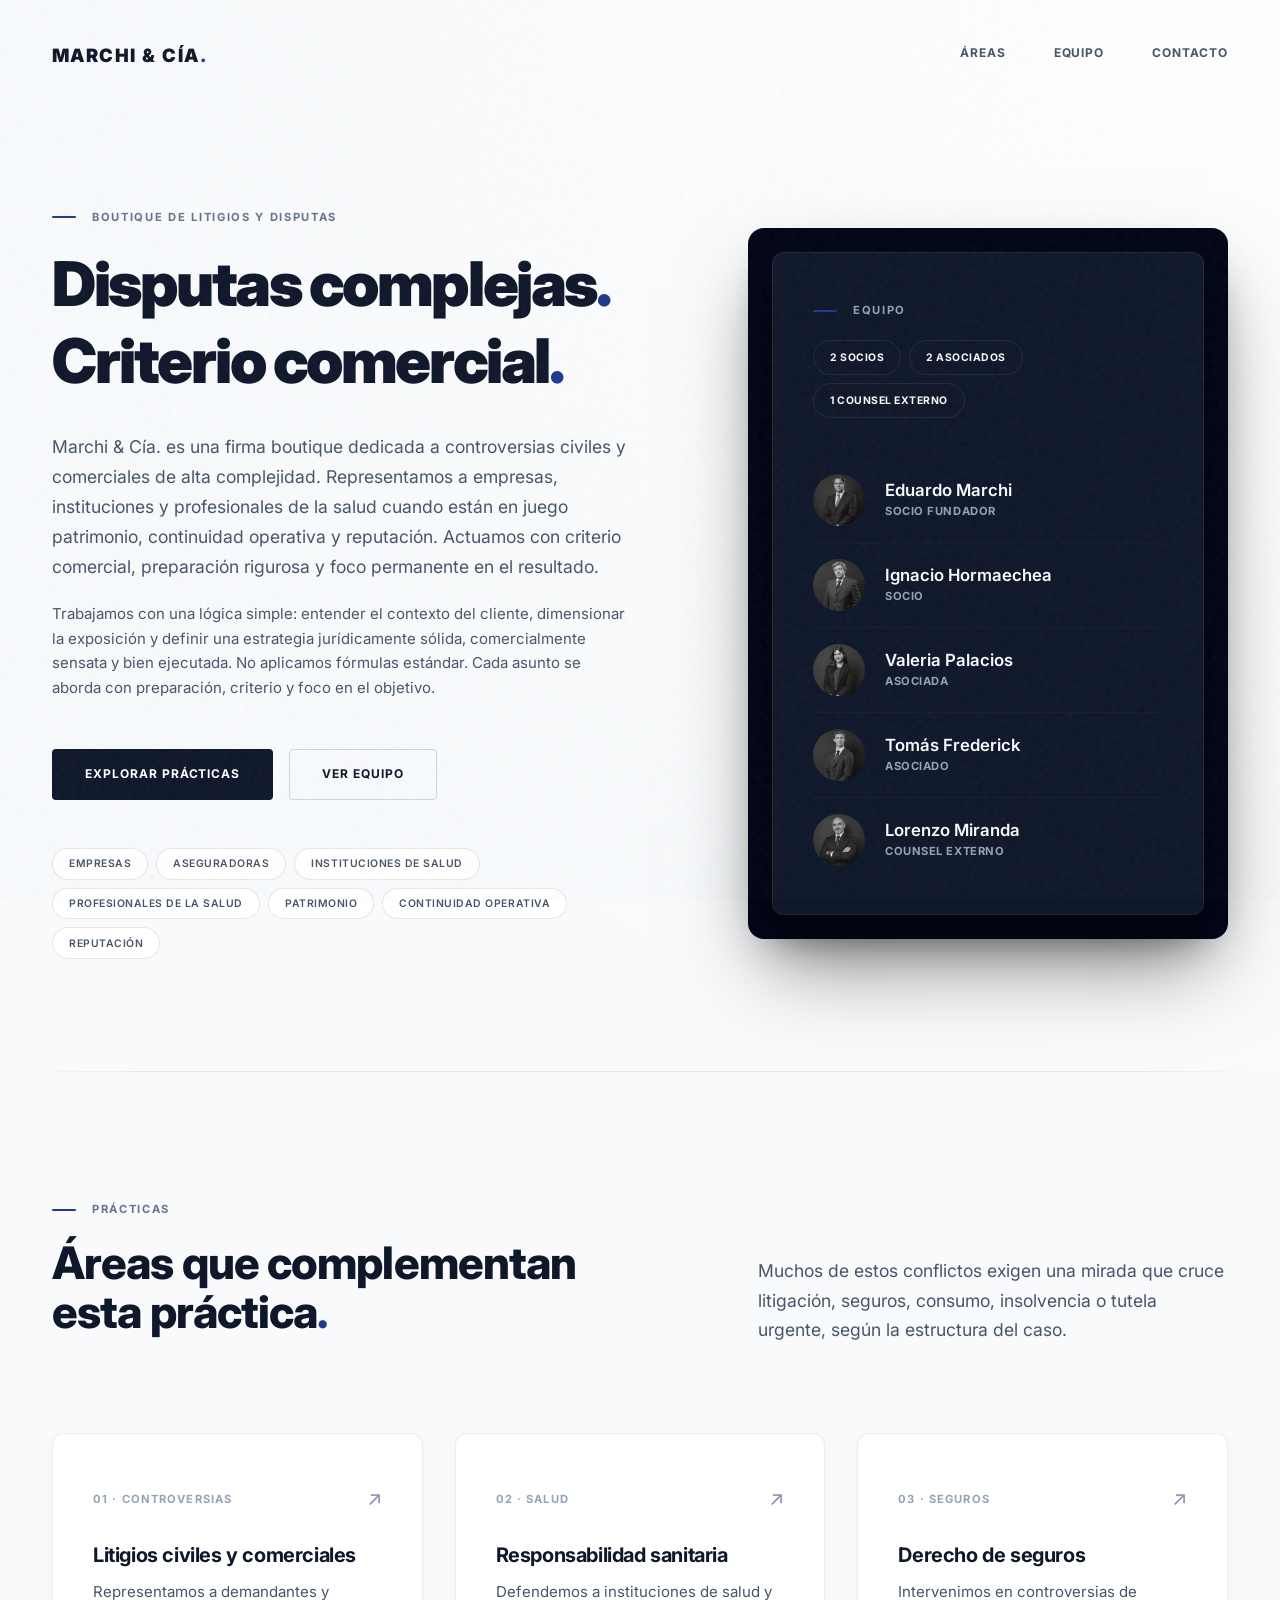
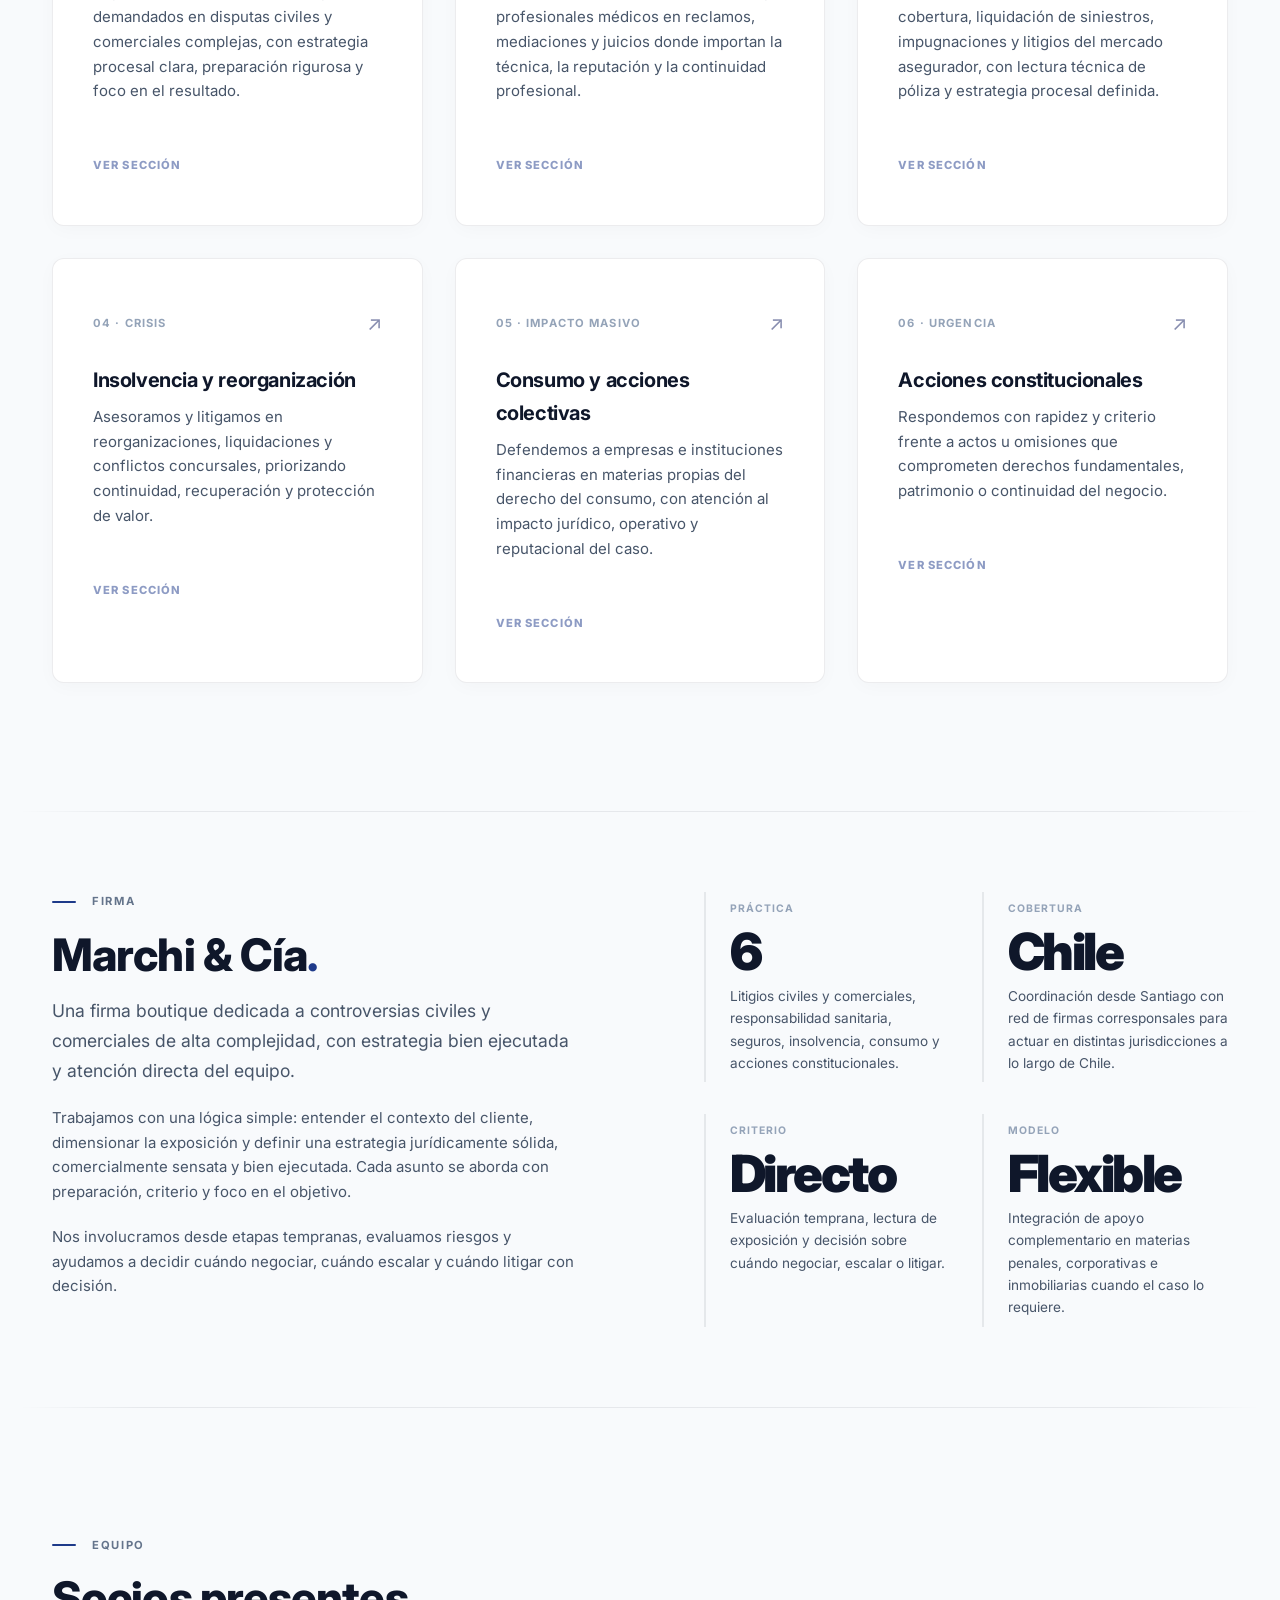
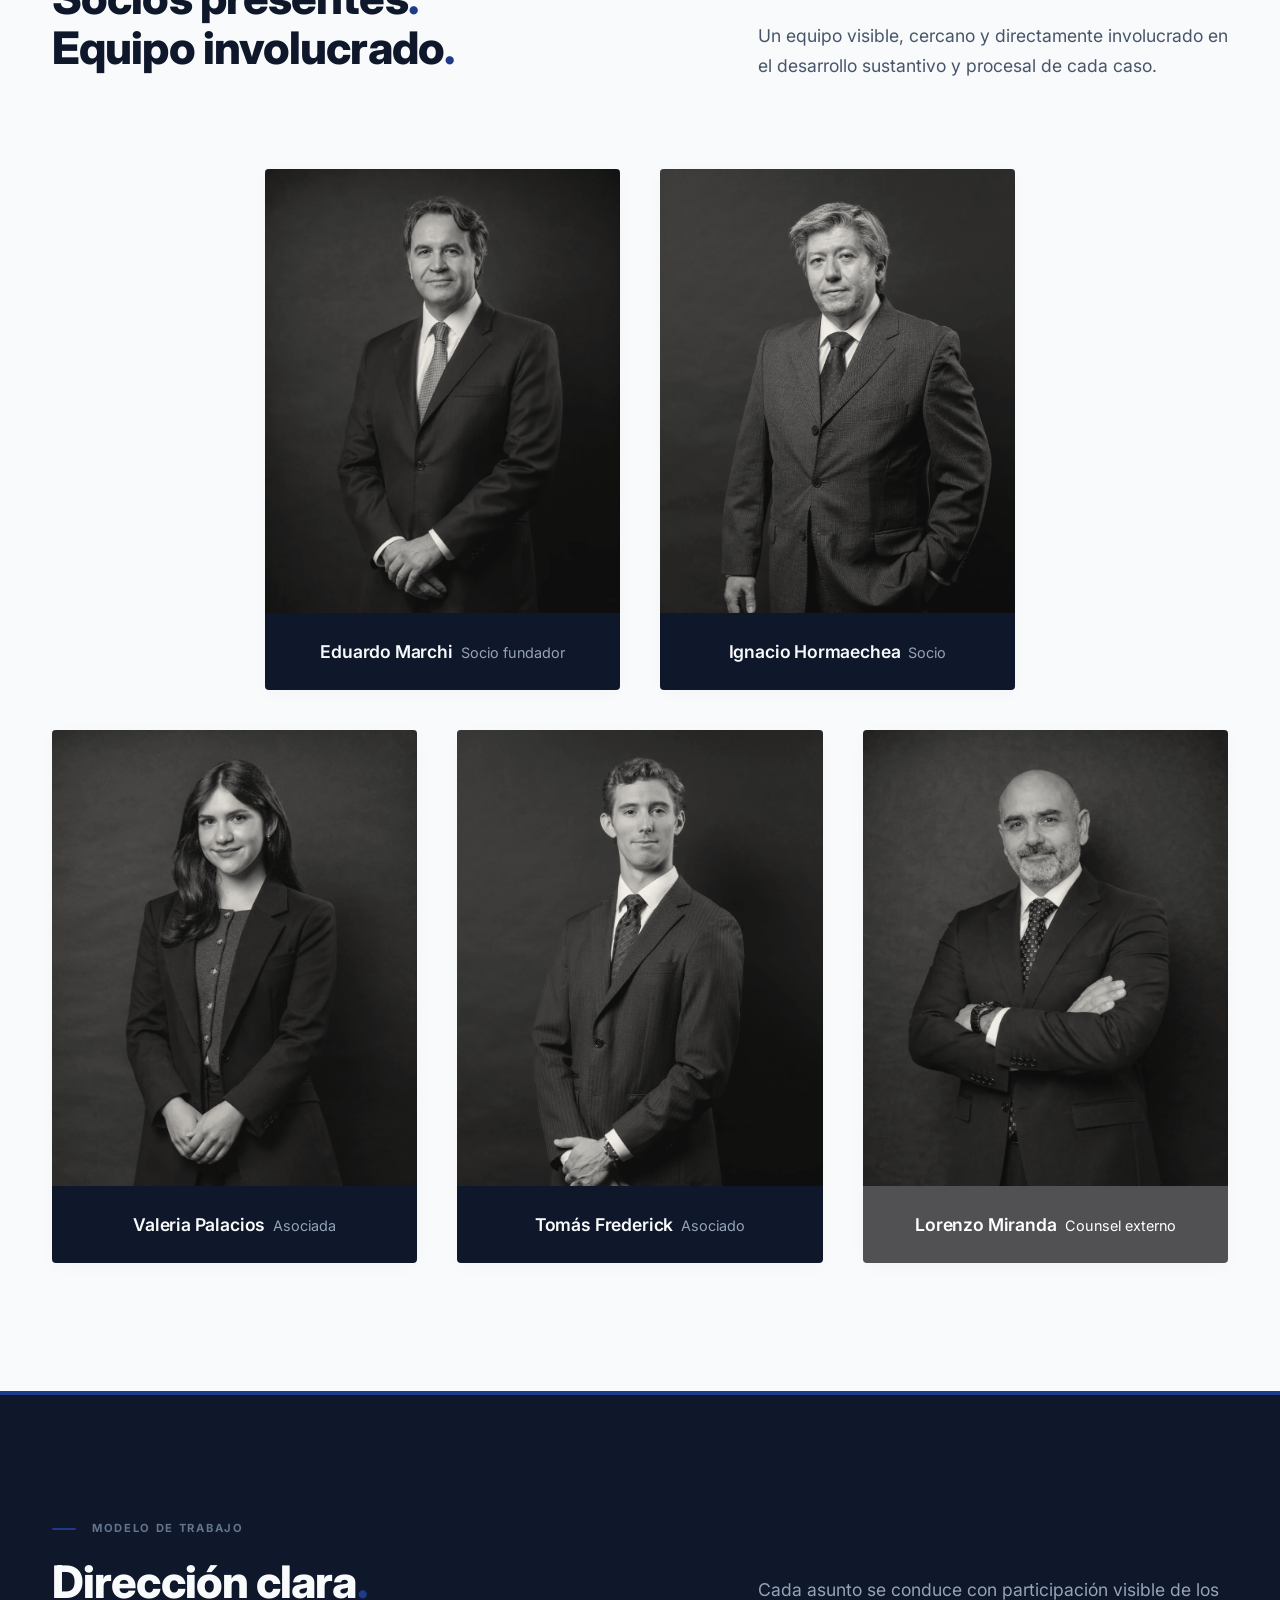
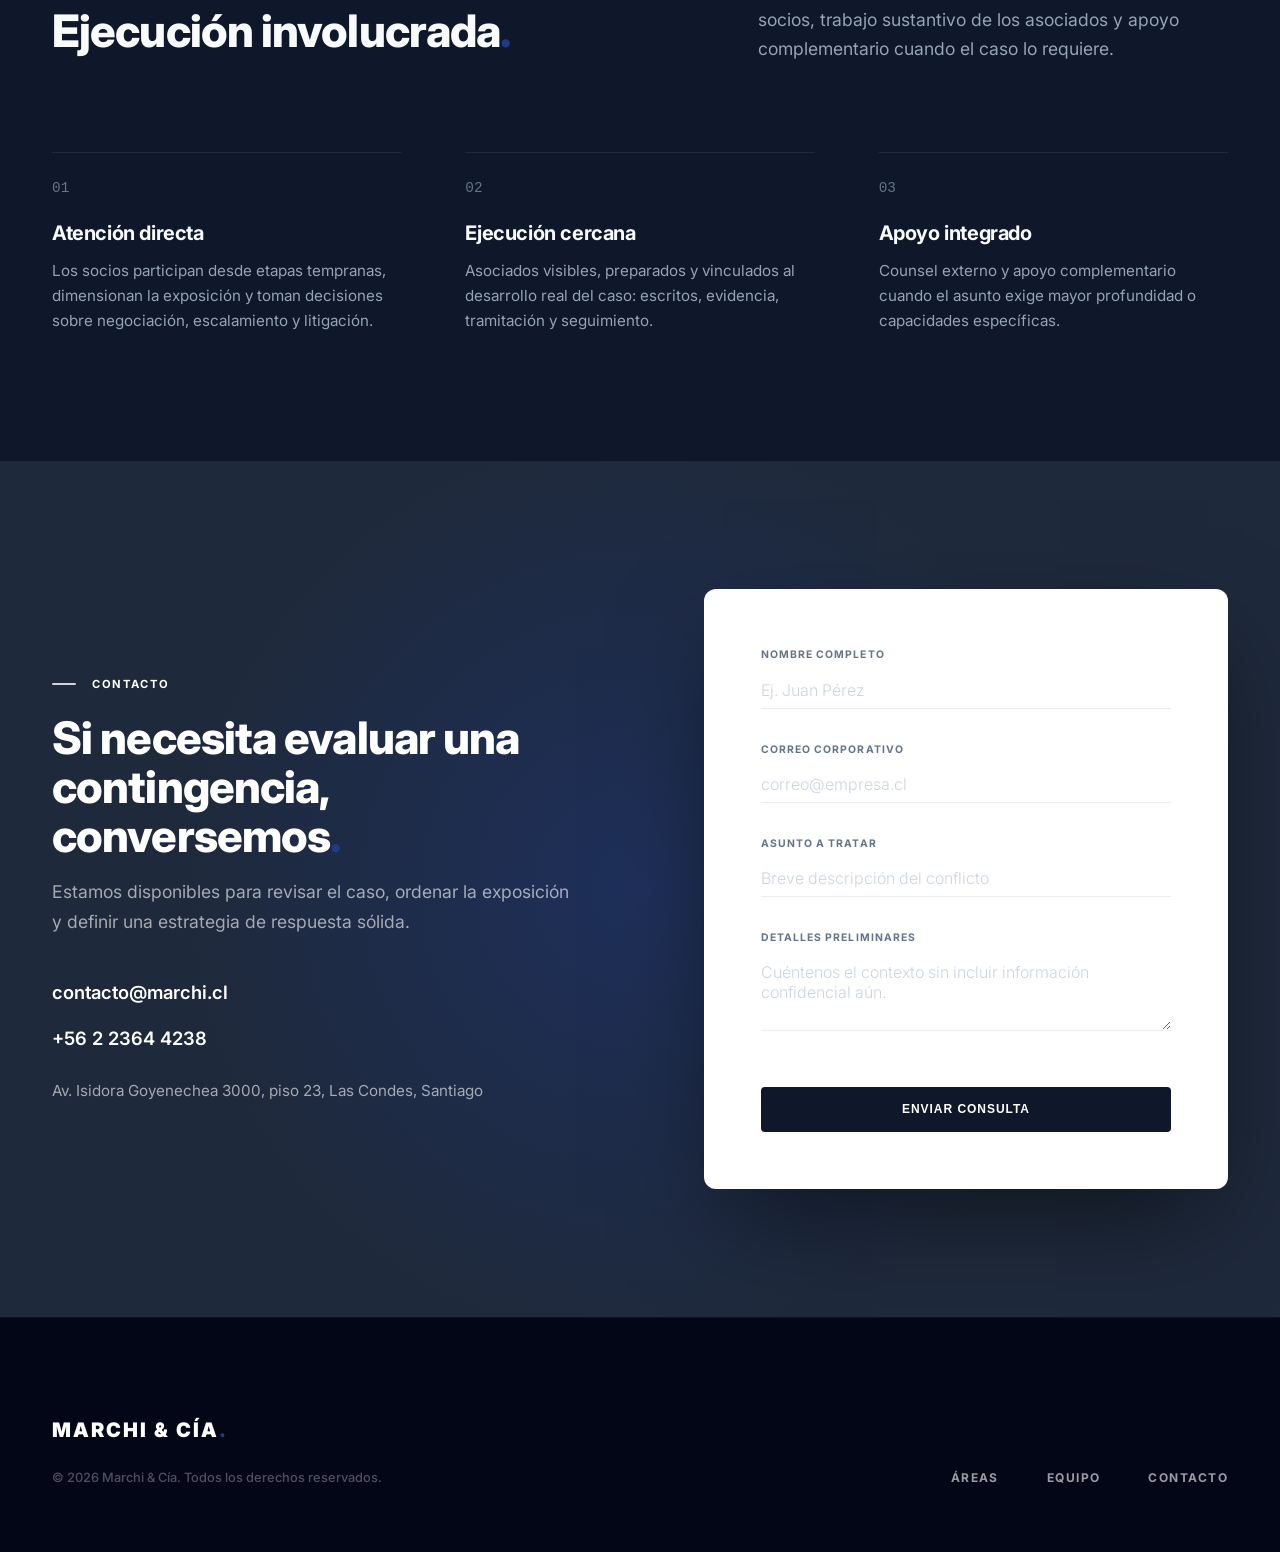
==== index.html @ 83336cf6 "Subiendo versión corregida para Eduardo" ====
<!doctype html>
<html lang="es">
<head>
  <meta charset="utf-8">
  <meta name="viewport" content="width=device-width, initial-scale=1">
  <title>Marchi & Cía. — Boutique de litigios y disputas</title>
  <meta name="description" content="Marchi & Cía. es una firma boutique dedicada a controversias civiles y comerciales de alta complejidad.">
  <meta name="theme-color" content="#f8fafc">
  
  <!-- Fuentes -->
  <link rel="preconnect" href="https://fonts.googleapis.com">
  <link rel="preconnect" href="https://fonts.gstatic.com" crossorigin>
  <link href="https://fonts.googleapis.com/css2?family=Inter:wght@300;400;500;600;700;800;900&display=swap" rel="stylesheet">
  
  <style>
    /* ==========================================================================
       MARCHI & CÍA - HIGH-END BOUTIQUE LAW FIRM STYLES
       ========================================================================== */
    
    :root {
      /* Paleta de Colores de Alta Gama */
      --color-bg-body: #f8fafc; /* Gris perla ultra claro y limpio */
      --color-bg-card: #ffffff;
      --color-bg-dark: #0f172a; /* Slate 900 - Negro azulado */
      --color-bg-darker: #020617; /* Slate 950 - Profundidad máxima */
      --color-steel-blue: #1e293b; /* Azul acero para secciones destacadas */
      
      --color-text-main: #0f172a;
      --color-text-muted: #475569; /* Gris serio para lectura */
      --color-text-light: #f8fafc;
      
      /* Azul corporativo legal (Navy / Zafiro oscuro) */
      --color-accent: #1e3a8a; 
      
      --color-border: rgba(15, 23, 42, 0.08);
      --color-border-light: rgba(255, 255, 255, 0.08);
      
      /* Sombras Premium (Ultra difusas, sensación de levitación) */
      --shadow-sm: 0 4px 20px -2px rgba(0, 0, 0, 0.03);
      --shadow-md: 0 12px 30px -4px rgba(0, 0, 0, 0.06);
      --shadow-lg: 0 24px 50px -12px rgba(0, 0, 0, 0.1);
      --shadow-dark: 0 40px 80px -20px rgba(0, 0, 0, 0.5);
      
      /* Radios más "Sharp" (Rectos) para transmitir seriedad legal */
      --radius-sm: 4px;
      --radius-md: 12px;
      --radius-lg: 16px;
      
      /* Espaciado */
      --container-max: 1240px;
      --transition-smooth: 0.5s cubic-bezier(0.16, 1, 0.3, 1);
    }

    /* Reset Básico */
    *, *::before, *::after {
      box-sizing: border-box;
      margin: 0;
      padding: 0;
    }

    /* Color de selección corporativo */
    ::selection {
      background-color: var(--color-accent);
      color: white;
    }

    body {
      font-family: 'Inter', sans-serif;
      background-color: var(--color-bg-body);
      color: var(--color-text-muted);
      line-height: 1.65;
      font-size: 15px; 
      -webkit-font-smoothing: antialiased;
      -moz-osx-font-smoothing: grayscale;
      overflow-x: hidden;
    }

    img { max-width: 100%; height: auto; display: block; }
    a { text-decoration: none; color: inherit; }

    /* ==========================================================================
       TIPOGRAFÍA DE ALTA COSTURA
       ========================================================================== */
    h1, h2, h3, h4 {
      color: var(--color-text-main);
      font-weight: 800;
      letter-spacing: -0.02em;
    }

    .dot { color: var(--color-accent); }

    h1 {
      font-size: clamp(2.5rem, 5vw, 3.85rem);
      line-height: 1.25; /* Interlineado aumentado para evitar el look apilado */
      margin-bottom: 2rem;
      font-weight: 900;
      letter-spacing: -0.04em;
    }

    h2 {
      font-size: clamp(2rem, 3.5vw, 3rem);
      line-height: 1.1;
      margin-bottom: 1rem;
    }

    h3 { font-size: 1.25rem; margin-bottom: 0.5rem; font-weight: 700; }

    p { margin-bottom: 1.25rem; font-weight: 400; }
    p:last-child { margin-bottom: 0; }

    .lead { font-size: 1.1rem; line-height: 1.7; color: var(--color-text-muted); }

    /* Elementos de UI Premium */
    .eyebrow {
      font-size: 0.7rem;
      font-weight: 700;
      letter-spacing: 0.15em;
      text-transform: uppercase;
      color: #64748b;
      margin-bottom: 1.25rem;
      display: flex;
      align-items: center;
      gap: 1rem;
    }
    .eyebrow::before {
      content: "";
      width: 24px;
      height: 2px;
      background-color: var(--color-accent);
      border-radius: 2px;
    }

    .tag-row { display: flex; flex-wrap: wrap; gap: 0.5rem; }
    .tag {
      padding: 0.4rem 1rem;
      background: var(--color-bg-card);
      border: 1px solid rgba(15, 23, 42, 0.1);
      border-radius: 99px;
      font-size: 0.65rem;
      font-weight: 600;
      color: var(--color-text-muted);
      text-transform: uppercase;
      letter-spacing: 0.05em;
      transition: all 0.3s ease;
      cursor: default;
    }
    .tag:hover {
      background: var(--color-bg-dark);
      color: white;
      border-color: var(--color-bg-dark);
      box-shadow: var(--shadow-sm);
    }

    /* Estilos específicos para las etiquetas dentro de las tarjetas del equipo */
    .team-card .tag {
      background: #ffffff;
      color: var(--color-accent);
      border: none;
      box-shadow: 0 2px 8px rgba(0,0,0,0.05);
    }
    .team-card .tag:hover {
      background: rgba(255, 255, 255, 0.2);
      color: #ffffff;
      box-shadow: none;
    }

    .btn {
      display: inline-flex;
      align-items: center;
      justify-content: center;
      padding: 0.9rem 2rem;
      border-radius: var(--radius-sm); /* Borde más recto */
      font-size: 0.75rem;
      font-weight: 700;
      text-transform: uppercase;
      letter-spacing: 0.08em;
      transition: all var(--transition-smooth);
      cursor: pointer;
      border: 1px solid transparent;
    }
    .btn--primary {
      background-color: var(--color-text-main);
      color: white;
    }
    .btn--primary:hover {
      background-color: var(--color-accent); 
      box-shadow: 0 10px 25px -5px rgba(30, 58, 138, 0.4); /* Sombra elegante azulada */
    }
    .btn--steel {
      background-color: transparent;
      border-color: #cbd5e1;
      color: var(--color-text-main);
    }
    .btn--steel:hover {
      background-color: white;
      border-color: var(--color-text-main);
      box-shadow: var(--shadow-sm);
    }

    /* ==========================================================================
       LAYOUT GLOBAL Y ESPACIOS
       ========================================================================== */
    .container {
      width: 100%;
      max-width: var(--container-max);
      margin: 0 auto;
      padding: 0 2rem;
    }

    /* Divisor sutil entre secciones */
    .section-divider {
      width: 100%;
      max-width: var(--container-max);
      margin: 0 auto;
      height: 1px;
      background: linear-gradient(to right, transparent, var(--color-border) 10%, var(--color-border) 90%, transparent);
    }

    /* Mayor respiración para elegancia */
    .section { padding: 8rem 0; }
    .section--tight { padding: 5rem 0; }

    .section-header {
      display: flex;
      flex-direction: column;
      gap: 1.5rem;
      margin-bottom: 5rem;
    }
    @media (min-width: 992px) {
      .section-header {
        flex-direction: row;
        justify-content: space-between;
        align-items: flex-end;
      }
      .section-header > div { max-width: 50%; }
      .section-header > p { max-width: 40%; margin-bottom: 0.5rem; }
    }

    /* Header Glassmorphism Premium */
    .site-header {
      padding: 2.5rem 0;
      position: fixed; 
      top: 0; left: 0; width: 100%;
      z-index: 1000;
      transition: all var(--transition-smooth);
      background-color: transparent;
    }
    .site-header.scrolled {
      padding: 1.25rem 0;
      background-color: rgba(248, 250, 252, 0.9); 
      backdrop-filter: blur(16px); 
      -webkit-backdrop-filter: blur(16px);
      border-bottom: 1px solid rgba(15, 23, 42, 0.05);
      box-shadow: 0 4px 30px rgba(0, 0, 0, 0.03);
    }
    .header-inner { display: flex; justify-content: space-between; align-items: center; }
    .brand { font-size: 1.15rem; font-weight: 900; color: var(--color-text-main); text-transform: uppercase; letter-spacing: 0.08em; transition: color 0.3s; }
    .site-nav { display: flex; gap: 3rem; }
    .site-nav a { 
      font-size: 0.75rem; font-weight: 700; color: var(--color-text-muted); 
      text-transform: uppercase; letter-spacing: 0.08em; 
      transition: all 0.3s ease; 
      position: relative;
      padding-bottom: 0.25rem;
    }
    .site-nav a:hover, .site-nav a.is-active { color: var(--color-text-main); }
    .site-nav a::after {
      content: ''; position: absolute; width: 0; height: 2px;
      bottom: 0; left: 0; background-color: var(--color-accent);
      transition: width 0.3s ease;
    }
    .site-nav a:hover::after, .site-nav a.is-active::after { width: 100%; }
    
    .nav-toggle { display: none; background: none; border: none; font-size: 1.5rem; cursor: pointer; color: var(--color-text-main); }

    /* ==========================================================================
       HERO SECTION
       ========================================================================== */
    .hero { 
      padding: 13rem 0 7rem; 
      /* Fondo con gradiente radial imperceptible para dar profundidad */
      background: radial-gradient(circle at top right, #ffffff 0%, var(--color-bg-body) 70%);
    }
    .hero-grid { display: grid; grid-template-columns: 1.05fr 0.95fr; gap: 5rem; align-items: center; }
    .hero-actions { display: flex; gap: 1rem; margin: 3rem 0; flex-wrap: wrap; }

    /* Hero Panel (Afilado y Profundo) */
    .hero-panel {
      background-color: var(--color-bg-darker);
      background-image: repeating-linear-gradient(45deg, rgba(255,255,255,0.01) 0px, rgba(255,255,255,0.01) 1px, transparent 1px, transparent 24px);
      border-radius: var(--radius-lg);
      padding: 1.5rem;
      width: 100%;
      max-width: 480px; /* Agrandado de 420px a 480px */
      margin-left: auto;
      box-shadow: var(--shadow-dark);
      position: relative;
      transition: transform 0.2s ease-out; /* Preparado para Parallax Magnético */
    }
    .hero-panel-card {
      background-color: var(--color-bg-dark);
      border: 1px solid var(--color-border-light);
      border-radius: var(--radius-md);
      padding: 3rem 2.5rem; /* Agrandado el espacio interior */
      box-shadow: 0 20px 40px rgba(0,0,0,0.5);
      position: relative;
      z-index: 1;
    }
    
    .panel-stats { display: flex; gap: 0.5rem; margin-bottom: 2.5rem; flex-wrap: wrap; }
    .panel-stat { 
      border: 1px solid var(--color-border-light); 
      color: var(--color-text-light); 
      font-size: 0.65rem; /* Agrandado de 0.6rem a 0.65rem */
      padding: 0.5rem 1rem; /* Mayor relleno */
      border-radius: 99px; 
      font-weight: 700; 
      text-transform: uppercase; 
      letter-spacing: 0.05em;
    }

    .panel-row {
      display: flex; align-items: center; gap: 1.25rem; padding: 1rem 0;
      border-bottom: 1px solid rgba(255,255,255,0.03);
      transition: all 0.3s ease;
      border-radius: var(--radius-sm);
    }
    .panel-row:hover { background: rgba(255,255,255,0.02); transform: translateX(6px); padding-left: 0.75rem; border-bottom-color: transparent;}
    .panel-row:last-child { border-bottom: none; padding-bottom: 0; }
    .panel-row img { width: 52px; height: 52px; /* Imágenes ampliadas */ border-radius: 50%; filter: grayscale(100%); object-fit: cover; }
    .panel-row-name { color: var(--color-text-light); font-size: 1.05rem; /* Fuente agrandada */ font-weight: 600; line-height: 1.2; margin-bottom: 2px; }
    .panel-row-role { color: #94a3b8; font-size: 0.7rem; /* Fuente agrandada */ font-weight: 700; text-transform: uppercase; letter-spacing: 0.05em;}

    /* ==========================================================================
       SECCIÓN ÁREAS
       ========================================================================== */
    .area-grid { 
      display: grid; 
      grid-template-columns: repeat(auto-fill, minmax(320px, 1fr)); 
      gap: 2rem; 
    }
    @media (min-width: 992px) { .area-grid { grid-template-columns: repeat(3, 1fr); } }
    
    .area-card {
      background: var(--color-bg-card);
      border-radius: var(--radius-md);
      padding: 3rem 2.5rem;
      display: flex;
      flex-direction: column;
      box-shadow: var(--shadow-sm);
      transition: var(--transition-smooth);
      border: 1px solid var(--color-border);
      position: relative;
      overflow: hidden;
    }
    
    /* Acento azul superior animado */
    .area-card::before {
      content: ''; position: absolute; top: 0; left: 0; width: 100%; height: 3px;
      background: var(--color-accent); transform: scaleX(0); transform-origin: left;
      transition: transform var(--transition-smooth);
    }
    
    .area-card:hover { transform: translateY(-8px); box-shadow: var(--shadow-lg); border-color: transparent; }
    .area-card:hover::before { transform: scaleX(1); }

    .area-card-header { display: flex; justify-content: space-between; align-items: center; margin-bottom: 1.5rem; }
    .area-card-number { font-size: 0.7rem; font-weight: 700; letter-spacing: 0.1em; text-transform: uppercase; color: #94a3b8; transition: color 0.3s; }
    .area-card:hover .area-card-number { color: var(--color-text-main); }
    
    .area-card-arrow { font-size: 1.25rem; color: #888eb0; transition: var(--transition-smooth); }
    .area-card:hover .area-card-arrow { color: var(--color-accent); transform: translate(4px, -4px); }

    .area-card-content { flex-grow: 1; }
    .area-card-link {
      margin-top: 2rem;
      font-size: 0.7rem;
      font-weight: 800;
      text-transform: uppercase;
      letter-spacing: 0.1em;
      color: var(--color-accent);
      opacity: 0.5; /* Visible sutilmente */
      transition: var(--transition-smooth);
      display: inline-flex;
      align-items: center;
      gap: 0.5rem;
    }
    .area-card:hover .area-card-link { opacity: 1; transform: translateX(4px); }

    /* ==========================================================================
       SECCIÓN FIRMA (Métricas)
       ========================================================================== */
    .firm-grid { display: grid; grid-template-columns: 1fr; gap: 4rem; align-items: start; }
    @media (min-width: 992px) { .firm-grid { grid-template-columns: 1fr 1fr; gap: 8rem; } }

    .metrics-grid { display: grid; grid-template-columns: repeat(2, 1fr); gap: 2rem; }
    .metric-card {
      background: transparent;
      border-left: 2px solid var(--color-border);
      padding: 0.5rem 0 0.5rem 1.5rem;
      transition: var(--transition-smooth);
    }
    .metric-card:hover { border-left-color: var(--color-accent); }
    .metric-card strong {
      display: block;
      font-size: clamp(2.5rem, 4vw, 3.5rem);
      font-weight: 900;
      line-height: 1;
      color: var(--color-text-main);
      margin: 0.5rem 0;
      letter-spacing: -0.05em;
    }
    .metric-label { font-size: 0.65rem; font-weight: 700; text-transform: uppercase; letter-spacing: 0.1em; color: #94a3b8; display: block; margin-bottom: 0.5rem;}

    /* ==========================================================================
       SECCIÓN EQUIPO
       ========================================================================== */
    .team-grid-top {
      display: grid;
      grid-template-columns: repeat(auto-fill, minmax(280px, 1fr));
      gap: 2.5rem;
      margin-bottom: 2.5rem;
      align-items: start; /* Para que las tarjetas crezcan individualmente hacia abajo */
    }
    @media (min-width: 992px) { 
      .team-grid-top { 
        grid-template-columns: repeat(2, 1fr); 
        max-width: 750px;
        margin-left: auto;
        margin-right: auto;
      } 
    }

    .team-grid-bottom {
      display: grid;
      grid-template-columns: repeat(auto-fill, minmax(280px, 1fr));
      gap: 2.5rem;
      align-items: start; /* Para que las tarjetas crezcan individualmente hacia abajo */
    }
    @media (min-width: 992px) { .team-grid-bottom { grid-template-columns: repeat(3, 1fr); } }

    .team-card {
      background-color: var(--color-bg-dark);
      border-radius: var(--radius-sm);
      overflow: hidden;
      box-shadow: var(--shadow-sm);
      transition: var(--transition-smooth);
      display: flex;
      flex-direction: column;
    }
    .team-card:hover { transform: translateY(-8px); box-shadow: var(--shadow-lg); }

    .team-photo-wrapper {
      width: 100%;
      aspect-ratio: 4/5;
      overflow: hidden;
      background-color: #e2e8f0;
      position: relative;
    }

    .team-photo {
      width: 100%; height: 100%; object-fit: cover;
      filter: grayscale(100%) sepia(10%);
      transition: transform 0.8s cubic-bezier(0.16, 1, 0.3, 1), filter 0.8s ease;
    }
    .team-card:hover .team-photo { transform: scale(1.05); filter: grayscale(0%); }

    /* Estilos para la descripción expandible hacia abajo */
    .team-info { padding: 1.5rem; text-align: center; }
    .team-info-name { display: inline-block; color: var(--color-text-light); font-size: 1.1rem; font-weight: 600; margin: 0; letter-spacing: -0.01em;}
    .team-info-role { display: inline-block; color: #94a3b8; font-size: 0.9rem; font-weight: 400; margin-left: 0.25rem;}

    .team-description-wrapper {
      display: grid;
      grid-template-rows: 0fr;
      transition: grid-template-rows 0.5s cubic-bezier(0.16, 1, 0.3, 1);
    }
    .team-card:hover .team-description-wrapper {
      grid-template-rows: 1fr;
    }
    
    .team-description-inner {
      overflow: hidden;
      opacity: 0;
      transition: opacity 0.5s ease;
      text-align: left;
    }
    .team-card:hover .team-description-inner {
      opacity: 1;
    }
    
    .team-description-content {
      padding-top: 1.25rem;
      margin-top: 1.25rem;
      border-top: 1px solid rgba(255, 255, 255, 0.08);
      color: #cbd5e1;
      font-size: 0.85rem;
      line-height: 1.6;
    }
    .team-description-content p {
      margin-bottom: 0.75rem;
    }
    .team-description-content p:last-child {
      margin-bottom: 0;
    }

    /* ==========================================================================
       SECCIÓN MODELO DE TRABAJO (Fondo Oscuro)
       ========================================================================== */
    .section-dark {
      background-color: var(--color-bg-dark);
      color: #94a3b8;
      padding: 8rem 0;
      position: relative;
    }
    .section-dark::before { content: ""; position: absolute; top: 0; left: 0; width: 100%; height: 4px; background: var(--color-accent); }
    .section-dark h2 { color: var(--color-text-light); }
    .section-dark .eyebrow { color: #64748b; }
    .section-dark .eyebrow::before { background-color: var(--color-accent); }

    .pillar-grid { display: grid; grid-template-columns: repeat(auto-fill, minmax(250px, 1fr)); gap: 4rem; margin-top: 5rem; }
    .pillar-card { border-top: 1px solid rgba(255,255,255,0.08); padding-top: 1.5rem; transition: transform 0.3s ease; }
    .pillar-card:hover { transform: translateY(-4px); border-top-color: var(--color-accent); }
    
    .pillar-number { display: block; font-family: monospace; font-size: 0.9rem; color: #64748b; margin-bottom: 1rem; transition: color 0.3s; }
    .pillar-card:hover .pillar-number { color: var(--color-text-light); }
    .pillar-card h3 { color: var(--color-text-light); font-size: 1.25rem; }

    /* ==========================================================================
       SECCIÓN CONTACTO (Rediseñada con Blur Azul Acero e Inversión)
       ========================================================================== */
    #contacto {
      background-color: var(--color-steel-blue);
      /* El background-image se controlará dinámicamente con JS para el Glow Effect */
      background-image: radial-gradient(circle at 50% 50%, rgba(30, 58, 138, 0.4), transparent 60%);
      color: rgba(255, 255, 255, 0.6);
      padding: 8rem 0;
      position: relative;
      overflow: hidden;
      transition: background-image 0.2s ease-out;
    }
    
    #contacto h2, #contacto .eyebrow { color: #ffffff; }
    #contacto .eyebrow::before { background-color: #ffffff; opacity: 0.8; }
    #contacto .lead { color: rgba(255, 255, 255, 0.6); }

    .contact-grid { display: grid; grid-template-columns: 1fr; gap: 4rem; align-items: center; }
    @media (min-width: 992px) { .contact-grid { grid-template-columns: 1fr 1fr; gap: 8rem; } }

    .contact-details { margin-top: 2.5rem; display: flex; flex-direction: column; gap: 1rem; font-size: 1.15rem; font-weight: 600; color: #ffffff; }
    .contact-details a { transition: color 0.2s; position: relative; display: inline-block; width: fit-content; }
    .contact-details a::after { content: ''; position: absolute; width: 0; height: 2px; bottom: 0px; left: 0; background-color: #ffffff; transition: width 0.3s ease; }
    .contact-details a:hover { color: #ffffff; opacity: 0.8; }
    .contact-details a:hover::after { width: 100%; }

    .form-card {
      background: var(--color-bg-card);
      border-radius: var(--radius-md);
      padding: 3.5rem;
      box-shadow: 0 40px 100px -20px rgba(0, 0, 0, 0.5);
      border: 1px solid rgba(255, 255, 255, 0.05);
    }
    .form-group { margin-bottom: 2rem; position: relative; }
    .form-label { display: block; font-size: 0.65rem; font-weight: 700; text-transform: uppercase; margin-bottom: 0.5rem; color: #64748b; letter-spacing: 0.1em; transition: color 0.3s;}
    
    /* Input Estilo Documento / Editorial */
    .form-input {
      width: 100%;
      padding: 0.5rem 0;
      border: none;
      border-bottom: 1px solid var(--color-border);
      background: transparent;
      font-family: inherit;
      font-size: 1rem;
      color: var(--color-text-main);
      transition: all 0.3s ease;
    }
    .form-input::placeholder { color: #cbd5e1; font-weight: 300; }
    .form-input:focus { outline: none; border-bottom-color: var(--color-accent); }
    /* Ilumina el label cuando el input está enfocado */
    .form-input:focus + .form-label, .form-group:focus-within .form-label { color: var(--color-accent); }

    /* ==========================================================================
       FOOTER INVERTIDO (Oscuro)
       ========================================================================== */
    .site-footer { 
      background: var(--color-bg-darker); 
      padding: 6rem 0 4rem; 
      border-top: 1px solid rgba(255, 255, 255, 0.05); 
      color: rgba(255, 255, 255, 0.4);
    }
    .footer-inner { display: flex; flex-direction: column; gap: 3rem; }
    @media (min-width: 768px) { .footer-inner { flex-direction: row; justify-content: space-between; align-items: flex-end; } }
    
    .footer-brand { 
      font-size: 1.25rem; 
      font-weight: 900; 
      text-transform: uppercase; 
      letter-spacing: 0.1em; 
      margin-bottom: 0.75rem; 
      color: #ffffff; 
      display: inline-block;
    }
    
    .footer-links { display: flex; flex-wrap: wrap; gap: 3rem; }
    .footer-links a { 
      font-size: 0.75rem; 
      font-weight: 700; 
      text-transform: uppercase; 
      color: rgba(255, 255, 255, 0.6); 
      letter-spacing: 0.12em; 
      transition: all 0.3s ease; 
      position: relative;
    }
    .footer-links a:hover { 
      color: #ffffff; 
      transform: translateY(-2px); 
    }
    
    .copyright-text {
      font-size: 0.8rem;
      font-weight: 500;
      color: rgba(255, 255, 255, 0.3);
      margin-top: 0.5rem;
    }

    /* ==========================================================================
       ANIMACIONES DE ENTRADA AL SCROLL
       ========================================================================== */
    .fade-in-up {
      opacity: 0;
      transform: translateY(30px);
      transition: opacity 0.8s ease, transform 0.8s cubic-bezier(0.16, 1, 0.3, 1);
    }
    .fade-in-up.is-visible {
      opacity: 1;
      transform: translateY(0);
    }

    /* Responsive General Fixes */
    @media (max-width: 768px) {
      .hero-grid { grid-template-columns: 1fr; }
      .site-nav { display: none; }
      .nav-toggle { display: block; }
      .hero-panel-card { padding: 1.5rem; }
      .form-card { padding: 2rem; }
    }

    /* ==========================================================================
       MEJORAS PREMIUM AÑADIDAS (NUEVAS Y PREVIAS)
       ========================================================================== */
    
    /* PRELOADER CINEMÁTICO */
    .premium-preloader {
      position: fixed;
      top: 0; left: 0; width: 100vw; height: 100vh;
      background-color: var(--color-bg-darker);
      z-index: 999999;
      display: flex; justify-content: center; align-items: center;
      transition: transform 1s cubic-bezier(0.77, 0, 0.175, 1);
    }
    .premium-preloader.hide {
      transform: translateY(-100%);
    }
    .preloader-brand {
      color: white; font-size: 1.5rem; font-weight: 900; letter-spacing: 0.1em;
      text-transform: uppercase; overflow: hidden;
    }
    .preloader-brand span {
      display: block;
      transform: translateY(100%);
      transition: transform 0.8s cubic-bezier(0.77, 0, 0.175, 1);
    }
    .premium-preloader.active span {
      transform: translateY(0);
    }

    /* Textura de ruido sutil (Efecto Editorial/Print) */
    .premium-noise {
      position: fixed; top: 0; left: 0; width: 100vw; height: 100vh;
      pointer-events: none; z-index: 9999; opacity: 0.04;
      background-image: url("data:image/svg+xml,%3Csvg viewBox='0 0 200 200' xmlns='http://www.w3.org/2000/svg'%3E%3Cfilter id='noiseFilter'%3E%3CfeTurbulence type='fractalNoise' baseFrequency='0.8' numOctaves='3' stitchTiles='stitch'/%3E%3C/filter%3E%3Crect width='100%25' height='100%25' filter='url(%23noiseFilter)'/%3E%3C/svg%3E");
    }

    /* Barra de progreso de lectura */
    .scroll-progress {
      position: fixed; top: 0; left: 0; width: 0%; height: 3px;
      background: var(--color-accent); z-index: 1001; transition: width 0.1s;
    }

  </style>
</head>
<body>

  <!-- ========================================================== -->
  <!-- ELEMENTOS PREMIUM AÑADIDOS AL INICIO DEL BODY -->
  <!-- ========================================================== -->
  <div class="premium-preloader">
    <div class="preloader-brand"><span>Marchi & Cía.</span></div>
  </div>
  <div class="premium-noise"></div>
  <div class="scroll-progress"></div>

  <!-- CABECERA -->
  <header class="site-header" id="main-header">
    <div class="container header-inner">
      <a href="index.html" class="brand">Marchi & Cía<span class="dot">.</span></a>
      <button class="nav-toggle" aria-label="Abrir menú">☰</button>
      <nav class="site-nav">
        <a href="index.html#areas">Áreas</a>
        <a href="equipo.html">Equipo</a>
        <a href="index.html#contacto">Contacto</a>
      </nav>
    </div>
  </header>

  <main>
    <!-- HERO SECTION -->
    <section class="hero fade-in-up">
      <div class="container hero-grid">
        <div class="hero-content">
          <div class="eyebrow">Boutique de litigios y disputas</div>
          <h1>Disputas complejas<span class="dot">.</span><br>Criterio comercial<span class="dot">.</span></h1>
          <p class="lead">Marchi & Cía. es una firma boutique dedicada a controversias civiles y comerciales de alta complejidad. Representamos a empresas, instituciones y profesionales de la salud cuando están en juego patrimonio, continuidad operativa y reputación. Actuamos con criterio comercial, preparación rigurosa y foco permanente en el resultado.</p>
          <p>Trabajamos con una lógica simple: entender el contexto del cliente, dimensionar la exposición y definir una estrategia jurídicamente sólida, comercialmente sensata y bien ejecutada. No aplicamos fórmulas estándar. Cada asunto se aborda con preparación, criterio y foco en el objetivo.</p>
          
          <div class="hero-actions">
            <a href="index.html#areas" class="btn btn--primary">Explorar prácticas</a>
            <a href="equipo.html" class="btn btn--steel">Ver equipo</a>
          </div>
          
          <div class="tag-row">
            <span class="tag">Empresas</span>
            <span class="tag">Aseguradoras</span>
            <span class="tag">Instituciones de salud</span>
            <span class="tag">Profesionales de la salud</span>
            <span class="tag">Patrimonio</span>
            <span class="tag">Continuidad operativa</span>
            <span class="tag">Reputación</span>
          </div>
        </div>

        <div class="hero-panel fade-in-up" style="transition-delay: 0.2s;">
          <div class="hero-panel-card">
            <div class="eyebrow" style="color: #94a3b8;">Equipo</div>
            <div class="panel-stats">
              <span class="panel-stat">2 socios</span>
              <span class="panel-stat">2 asociados</span>
              <span class="panel-stat">1 counsel externo</span>
            </div>
            
            <div class="panel-row">
              <img src="assets/images/eduardo-marchi-thumb.webp" alt="Eduardo Marchi" onerror="this.src='https://ui-avatars.com/api/?name=Eduardo+Marchi&background=1e293b&color=fff'">
              <div>
                <div class="panel-row-name">Eduardo Marchi</div>
                <div class="panel-row-role">Socio fundador</div>
              </div>
            </div>
            <div class="panel-row">
              <img src="assets/images/ignacio-hormaechea-thumb.webp" alt="Ignacio Hormaechea" onerror="this.src='https://ui-avatars.com/api/?name=Ignacio+Hormaechea&background=1e293b&color=fff'">
              <div>
                <div class="panel-row-name">Ignacio Hormaechea</div>
                <div class="panel-row-role">Socio</div>
              </div>
            </div>
            <div class="panel-row">
              <img src="assets/images/valeria-palacios-thumb.webp" alt="Valeria Palacios" onerror="this.src='https://ui-avatars.com/api/?name=Valeria+Palacios&background=1e293b&color=fff'">
              <div>
                <div class="panel-row-name">Valeria Palacios</div>
                <div class="panel-row-role">Asociada</div>
              </div>
            </div>
            <div class="panel-row">
              <img src="assets/images/tomas-frederick-thumb.webp" alt="Tomás Frederick" onerror="this.src='https://ui-avatars.com/api/?name=Tomas+Frederick&background=1e293b&color=fff'">
              <div>
                <div class="panel-row-name">Tomás Frederick</div>
                <div class="panel-row-role">Asociado</div>
              </div>
            </div>
            <div class="panel-row">
              <img src="assets/images/lorenzo-miranda-thumb.webp" alt="Lorenzo Miranda" onerror="this.src='https://ui-avatars.com/api/?name=Lorenzo+Miranda&background=1e293b&color=fff'">
              <div>
                <div class="panel-row-name">Lorenzo Miranda</div>
                <div class="panel-row-role">Counsel externo</div>
              </div>
            </div>
          </div>
        </div>
      </div>
    </section>

    <!-- DIVISOR SUTIL -->
    <div class="section-divider fade-in-up"></div>

    <!-- ÁREAS SECTION -->
    <section class="section" id="areas">
      <div class="container">
        <div class="section-header fade-in-up">
          <div>
            <div class="eyebrow">Prácticas</div>
            <h2>Áreas que complementan esta práctica<span class="dot">.</span></h2>
          </div>
          <p class="lead">Muchos de estos conflictos exigen una mirada que cruce litigación, seguros, consumo, insolvencia o tutela urgente, según la estructura del caso.</p>
        </div>
        
        <div class="area-grid">
          <a href="litigios-civiles-comerciales.html" class="area-card fade-in-up">
            <div class="area-card-header">
              <span class="area-card-number">01 · Controversias</span>
              <span class="area-card-arrow">↗</span>
            </div>
            <div class="area-card-content">
              <h3>Litigios civiles y comerciales</h3>
              <p>Representamos a demandantes y demandados en disputas civiles y comerciales complejas, con estrategia procesal clara, preparación rigurosa y foco en el resultado.</p>
              <span class="area-card-link">Ver sección</span>
            </div>
          </a>
          
          <a href="responsabilidad-sanitaria.html" class="area-card fade-in-up" style="transition-delay: 0.1s;">
            <div class="area-card-header">
              <span class="area-card-number">02 · Salud</span>
              <span class="area-card-arrow">↗</span>
            </div>
            <div class="area-card-content">
              <h3>Responsabilidad sanitaria</h3>
              <p>Defendemos a instituciones de salud y profesionales médicos en reclamos, mediaciones y juicios donde importan la técnica, la reputación y la continuidad profesional.</p>
              <span class="area-card-link">Ver sección</span>
            </div>
          </a>

          <a href="derecho-seguros.html" class="area-card fade-in-up" style="transition-delay: 0.2s;">
            <div class="area-card-header">
              <span class="area-card-number">03 · Seguros</span>
              <span class="area-card-arrow">↗</span>
            </div>
            <div class="area-card-content">
              <h3>Derecho de seguros</h3>
              <p>Intervenimos en controversias de cobertura, liquidación de siniestros, impugnaciones y litigios del mercado asegurador, con lectura técnica de póliza y estrategia procesal definida.</p>
              <span class="area-card-link">Ver sección</span>
            </div>
          </a>

          <a href="insolvencia-reorganizacion.html" class="area-card fade-in-up" style="transition-delay: 0.3s;">
            <div class="area-card-header">
              <span class="area-card-number">04 · Crisis</span>
              <span class="area-card-arrow">↗</span>
            </div>
            <div class="area-card-content">
              <h3>Insolvencia y reorganización</h3>
              <p>Asesoramos y litigamos en reorganizaciones, liquidaciones y conflictos concursales, priorizando continuidad, recuperación y protección de valor.</p>
              <span class="area-card-link">Ver sección</span>
            </div>
          </a>

          <a href="consumo-acciones-colectivas.html" class="area-card fade-in-up" style="transition-delay: 0.4s;">
            <div class="area-card-header">
              <span class="area-card-number">05 · Impacto masivo</span>
              <span class="area-card-arrow">↗</span>
            </div>
            <div class="area-card-content">
              <h3>Consumo y acciones colectivas</h3>
              <p>Defendemos a empresas e instituciones financieras en materias propias del derecho del consumo, con atención al impacto jurídico, operativo y reputacional del caso.</p>
              <span class="area-card-link">Ver sección</span>
            </div>
          </a>

          <a href="acciones-constitucionales.html" class="area-card fade-in-up" style="transition-delay: 0.5s;">
            <div class="area-card-header">
              <span class="area-card-number">06 · Urgencia</span>
              <span class="area-card-arrow">↗</span>
            </div>
            <div class="area-card-content">
              <h3>Acciones constitucionales</h3>
              <p>Respondemos con rapidez y criterio frente a actos u omisiones que comprometen derechos fundamentales, patrimonio o continuidad del negocio.</p>
              <span class="area-card-link">Ver sección</span>
            </div>
          </a>
        </div>
      </div>
    </section>

    <!-- DIVISOR SUTIL -->
    <div class="section-divider fade-in-up"></div>

    <!-- FIRMA SECTION -->
    <section class="section section--tight fade-in-up">
      <div class="container firm-grid">
        <div>
          <div class="eyebrow">Firma</div>
          <h2>Marchi & Cía<span class="dot">.</span></h2>
          <p class="lead">Una firma boutique dedicada a controversias civiles y comerciales de alta complejidad, con estrategia bien ejecutada y atención directa del equipo.</p>
          <p>Trabajamos con una lógica simple: entender el contexto del cliente, dimensionar la exposición y definir una estrategia jurídicamente sólida, comercialmente sensata y bien ejecutada. Cada asunto se aborda con preparación, criterio y foco en el objetivo.</p>
        <p>Nos involucramos desde etapas tempranas, evaluamos riesgos y ayudamos a decidir cuándo negociar, cuándo escalar y cuándo litigar con decisión.</p>
        </div>
        
        <div class="metrics-grid">
          <div class="metric-card">
            <span class="metric-label">Práctica</span>
            <strong>6</strong>
            <p style="font-size:0.85rem;">Litigios civiles y comerciales, responsabilidad sanitaria, seguros, insolvencia, consumo y acciones constitucionales.</p>
          </div>
          <div class="metric-card">
            <span class="metric-label">Cobertura</span>
            <strong>Chile</strong>
            <p style="font-size:0.85rem;">Coordinación desde Santiago con red de firmas corresponsales para actuar en distintas jurisdicciones a lo largo de Chile.</p>
          </div>
          <div class="metric-card">
            <span class="metric-label">Criterio</span>
            <strong>Directo</strong>
            <p style="font-size:0.85rem;">Evaluación temprana, lectura de exposición y decisión sobre cuándo negociar, escalar o litigar.</p>
          </div>
          <div class="metric-card">
            <span class="metric-label">Modelo</span>
            <strong>Flexible</strong>
            <p style="font-size:0.85rem;">Integración de apoyo complementario en materias penales, corporativas e inmobiliarias cuando el caso lo requiere.</p>
          </div>
        </div>
      </div>
    </section>

    <!-- DIVISOR SUTIL -->
    <div class="section-divider fade-in-up"></div>

    <!-- EQUIPO SECTION -->
    <section class="section" id="equipo">
      <div class="container">
        <div class="section-header fade-in-up">
          <div>
            <div class="eyebrow">Equipo</div>
            <h2>Socios presentes<span class="dot">.</span><br>Equipo involucrado<span class="dot">.</span></h2>
          </div>
          <p class="lead">Un equipo visible, cercano y directamente involucrado en el desarrollo sustantivo y procesal de cada caso.</p>
        </div>
        
        <!-- Fila Superior: Socios -->
        <div class="team-grid-top">
          <!-- Miembro 1 -->
          <div class="team-card fade-in-up">
            <div class="team-photo-wrapper">
              <img src="assets/images/eduardo-marchi.webp" alt="Eduardo Marchi" class="team-photo" onerror="this.src='https://images.unsplash.com/photo-1560250097-0b93528c311a?auto=format&fit=crop&w=400&q=80'">
            </div>
            <div class="team-info">
              <h3 class="team-info-name">Eduardo Marchi</h3>
              <span class="team-info-role">Socio fundador</span>
              <div class="team-description-wrapper">
                <div class="team-description-inner">
                  <div class="team-description-content">
                    <p>Eduardo Marchi lidera la práctica de litigios y resolución de controversias de la firma. Ha representado a empresas nacionales e internacionales en litigios y arbitrajes complejos.</p>
                    <div class="tag-row" style="margin-top: 1rem; justify-content: center;">
                      <span class="tag">Litigios complejos</span>
                      <span class="tag">Seguros</span>
                      <span class="tag">Consumo</span>
                      <span class="tag">Insolvencia</span>
                    </div>
                  </div>
                </div>
              </div>
            </div>
          </div>
          
          <!-- Miembro 2 -->
          <div class="team-card fade-in-up" style="transition-delay: 0.1s;">
            <div class="team-photo-wrapper">
              <img src="assets/images/ignacio-hormaechea.webp" alt="Ignacio Hormaechea" class="team-photo" onerror="this.src='https://images.unsplash.com/photo-1519085360753-af0119f7cbe7?auto=format&fit=crop&w=400&q=80'">
            </div>
            <div class="team-info">
              <h3 class="team-info-name">Ignacio Hormaechea</h3>
              <span class="team-info-role">Socio</span>
              <div class="team-description-wrapper">
                <div class="team-description-inner">
                  <div class="team-description-content">
                    <p>Ignacio Hormaechea participa directamente en controversias civiles y comerciales, con foco en la evaluación temprana, la definición de estrategia procesal y la conducción coordinada del caso.</p>
                    <div class="tag-row" style="margin-top: 1rem; justify-content: center;">
                      <span class="tag">Estrategia procesal</span>
                      <span class="tag">Atención directa</span>
                      <span class="tag">Coordinación del caso</span>
                    </div>
                  </div>
                </div>
              </div>
            </div>
          </div>
        </div>
        
        <!-- Fila Inferior: Asociados y Counsel -->
        <div class="team-grid-bottom">
          <!-- Miembro 3 -->
          <div class="team-card fade-in-up" style="transition-delay: 0.2s;">
            <div class="team-photo-wrapper">
              <img src="assets/images/valeria-palacios.webp" alt="Valeria Palacios" class="team-photo" onerror="this.src='https://images.unsplash.com/photo-1573496359142-b8d87734a5a2?auto=format&fit=crop&w=400&q=80'">
            </div>
            <div class="team-info">
              <h3 class="team-info-name">Valeria Palacios</h3>
              <span class="team-info-role">Asociada</span>
              <div class="team-description-wrapper">
                <div class="team-description-inner">
                  <div class="team-description-content">
                    <p>Valeria Palacios concentra su trabajo en investigación jurídica, preparación de escritos, orden de antecedentes y coordinación procesal.</p>                    
                    <div class="tag-row" style="margin-top: 1rem; justify-content: center;">
                      <span class="tag">Investigación</span>
                      <span class="tag">Escritos</span>
                      <span class="tag">Seguimiento</span>
                    </div>
                  </div>
                </div>
              </div>
            </div>
          </div>
          
          <!-- Miembro 4 -->
          <div class="team-card fade-in-up" style="transition-delay: 0.3s;">
            <div class="team-photo-wrapper">
              <img src="assets/images/tomas-frederick.webp" alt="Tomás Frederick" class="team-photo" onerror="this.src='https://images.unsplash.com/photo-1556157382-97eda2d62296?auto=format&fit=crop&w=400&q=80'">
            </div>
            <div class="team-info">
              <h3 class="team-info-name">Tomás Frederick</h3>
              <span class="team-info-role">Asociado</span>
              <div class="team-description-wrapper">
                <div class="team-description-inner">
                  <div class="team-description-content">
                    <p>Tomás Frederick apoya en tramitación, control de hitos, coordinación de evidencia y soporte a la estrategia del caso.</p>
                    <div class="tag-row" style="margin-top: 1rem; justify-content: center;">
                      <span class="tag">Tramitación</span>
                      <span class="tag">Evidencia</span>
                      <span class="tag">Soporte</span>
                    </div>
                  </div>
                </div>
              </div>
            </div>
          </div>
          
          <!-- Miembro 5 - Lorenzo Miranda (Counsel Externo con color diferenciado Gris Oscuro y texto blanco) -->
          <div class="team-card fade-in-up" style="transition-delay: 0.4s; background-color: #515154;">
            <div class="team-photo-wrapper">
              <img src="assets/images/lorenzo-miranda.webp" alt="Lorenzo Miranda" class="team-photo" onerror="this.src='https://images.unsplash.com/photo-1507003211169-0a1dd7228f2d?auto=format&fit=crop&w=400&q=80'">
            </div>
            <div class="team-info">
              <h3 class="team-info-name" style="color: #ffffff;">Lorenzo Miranda</h3>
              <span class="team-info-role" style="color: #ffffff;">Counsel externo</span>
              <div class="team-description-wrapper">
                <div class="team-description-inner">
                  <div class="team-description-content">
                    <p>Lorenzo Miranda se incorpora como counsel externo cuando el asunto requiere seniority adicional o una mirada especializada.</p>
                    <div class="tag-row" style="margin-top: 1rem; justify-content: center;">
                      <span class="tag">Seniority</span>
                      <span class="tag">Apoyo selectivo</span>
                      <span class="tag">Especialidad</span>
                    </div>
                  </div>
                </div>
              </div>
            </div>
          </div>
        </div>
      </div>
    </section>

    <!-- MODELO DE TRABAJO SECTION (Oscura) -->
    <section class="section-dark fade-in-up">
      <div class="container">
        <div class="section-header">
          <div>
            <div class="eyebrow">Modelo de trabajo</div>
            <h2>Dirección clara<span class="dot">.</span><br>Ejecución involucrada<span class="dot">.</span></h2>
          </div>
          <p class="lead" style="color: #94a3b8;">Cada asunto se conduce con participación visible de los socios, trabajo sustantivo de los asociados y apoyo complementario cuando el caso lo requiere.</p>
        </div>
        
        <div class="pillar-grid">
          <div class="pillar-card">
            <span class="pillar-number">01</span>
            <h3>Atención directa</h3>
            <p style="font-size:0.95rem;">Los socios participan desde etapas tempranas, dimensionan la exposición y toman decisiones sobre negociación, escalamiento y litigación.</p>
          </div>
          <div class="pillar-card">
            <span class="pillar-number">02</span>
            <h3>Ejecución cercana</h3>
            <p style="font-size:0.95rem;">Asociados visibles, preparados y vinculados al desarrollo real del caso: escritos, evidencia, tramitación y seguimiento.</p>
          </div>
          <div class="pillar-card">
            <span class="pillar-number">03</span>
            <h3>Apoyo integrado</h3>
            <p style="font-size:0.95rem;">Counsel externo y apoyo complementario cuando el asunto exige mayor profundidad o capacidades específicas.</p>
          </div>
        </div>
      </div>
    </section>

    <!-- CONTACTO SECTION (Rediseñada con Blur Azul Acero e Inversión) -->
    <section class="section" id="contacto">
      <div class="container contact-grid">
        <div class="fade-in-up">
          <div class="eyebrow">Contacto</div>
          <h2>Si necesita evaluar una contingencia, conversemos<span class="dot">.</span></h2>
          <p class="lead">Estamos disponibles para revisar el caso, ordenar la exposición y definir una estrategia de respuesta sólida.</p>
          
          <div class="contact-details">
            <a href="mailto:contacto@marchi.cl">contacto@marchi.cl</a>
            <a href="tel:+56223644238">+56 2 2364 4238</a>
            <span style="color: rgba(255, 255, 255, 0.6); font-weight: 400; font-size:0.95rem; margin-top:0.5rem;">Av. Isidora Goyenechea 3000, piso 23, Las Condes, Santiago</span>
          </div>
        </div>
        
        <div class="form-card fade-in-up" style="transition-delay: 0.2s;">
          <form onsubmit="event.preventDefault(); alert('Mensaje de prueba enviado con éxito.');">
            
            <div class="form-group">
              <label class="form-label" for="nombre">Nombre completo</label>
              <input class="form-input" type="text" id="nombre" placeholder="Ej. Juan Pérez" required>
            </div>
            
            <div class="form-group">
              <label class="form-label" for="email">Correo corporativo</label>
              <input class="form-input" type="email" id="email" placeholder="correo@empresa.cl" required>
            </div>
            
            <div class="form-group">
              <label class="form-label" for="asunto">Asunto a tratar</label>
              <input class="form-input" type="text" id="asunto" placeholder="Breve descripción del conflicto" required>
            </div>
            
            <div class="form-group">
              <label class="form-label" for="mensaje">Detalles preliminares</label>
              <textarea class="form-input" id="mensaje" rows="3" placeholder="Cuéntenos el contexto sin incluir información confidencial aún." required></textarea>
            </div>
            
            <button type="submit" class="btn btn--primary" style="width: 100%; margin-top: 1rem;">Enviar consulta</button>
          </form>
        </div>
      </div>
    </section>
  </main>

  <!-- FOOTER INVERTIDO (Oscuro) -->
  <footer class="site-footer">
    <div class="container footer-inner">
      <div>
        <div class="footer-brand">Marchi & Cía<span class="dot">.</span></div>
        <div class="copyright-text">© 2026 Marchi & Cía. Todos los derechos reservados.</div>
      </div>
      <div class="footer-links">
        <a href="index.html#areas">Áreas</a>
        <a href="equipo.html">Equipo</a>
        <a href="index.html#contacto">Contacto</a>
      </div>
    </div>
  </footer>

  <!-- SCRIPT PARA ANIMACIONES Y GLASSMORPHISM -->
  <script>
    document.addEventListener("DOMContentLoaded", function() {
      
      // ==========================================================================
      // LÓGICA EXISTENTE
      // ==========================================================================

      // 1. Manejo del Header Glassmorphism al hacer scroll
      const header = document.getElementById('main-header');
      window.addEventListener('scroll', () => {
        if (window.scrollY > 50) {
          header.classList.add('scrolled');
        } else {
          header.classList.remove('scrolled');
        }
      });

      // 2. Observer para revelar elementos suavemente (Fade-in-up)
      const observerOptions = {
        root: null,
        rootMargin: '0px',
        threshold: 0.15
      };

      const observer = new IntersectionObserver((entries, observer) => {
        entries.forEach(entry => {
          if (entry.isIntersecting) {
            entry.target.classList.add('is-visible');
            observer.unobserve(entry.target);
          }
        });
      }, observerOptions);

      document.querySelectorAll('.fade-in-up').forEach((el) => {
        observer.observe(el);
      });

      // ==========================================================================
      // NUEVAS MEJORAS PREMIUM JS
      // ==========================================================================
      
      // 1. Preloader Animación
      const preloader = document.querySelector('.premium-preloader');
      if(preloader) {
        setTimeout(() => preloader.classList.add('active'), 100);
        setTimeout(() => {
          preloader.classList.add('hide');
          setTimeout(() => preloader.remove(), 1000); 
        }, 1200);
      }

      // 2. Barra de progreso de lectura
      const progressBar = document.querySelector('.scroll-progress');
      window.addEventListener('scroll', () => {
        const winScroll = document.body.scrollTop || document.documentElement.scrollTop;
        const height = document.documentElement.scrollHeight - document.documentElement.clientHeight;
        const scrolled = (winScroll / height) * 100;
        if (progressBar) progressBar.style.width = scrolled + '%';
      });

      // LÓGICAS SOLO PARA ESCRITORIO (Evita bugs en móviles)
      if (window.innerWidth >= 992) {
        
        // 3. Parallax Sensible al Mouse en Hero
        const heroSection = document.querySelector('.hero');
        const heroPanel = document.querySelector('.hero-panel');
        if(heroSection && heroPanel) {
          heroSection.addEventListener('mousemove', (e) => {
            // Desplazamiento máximo de 15px
            const moveX = (e.clientX / window.innerWidth - 0.5) * 30; 
            const moveY = (e.clientY / window.innerHeight - 0.5) * 30;
            heroPanel.style.transform = `translate(${-moveX}px, ${-moveY}px)`;
          });
          heroSection.addEventListener('mouseleave', () => {
            heroPanel.style.transform = `translate(0px, 0px)`;
          });
        }

        // 4. Glow Tracking Dinámico en Contacto
        const contactSection = document.getElementById('contacto');
        if(contactSection) {
          contactSection.addEventListener('mousemove', (e) => {
            const rect = contactSection.getBoundingClientRect();
            const x = e.clientX - rect.left;
            const y = e.clientY - rect.top;
            // Dibuja el gradiente en la posición exacta del cursor
            contactSection.style.backgroundImage = `radial-gradient(circle at ${x}px ${y}px, rgba(30, 58, 138, 0.5), transparent 60%)`;
          });
        }
      }

    });
  </script>
</body>
</html>
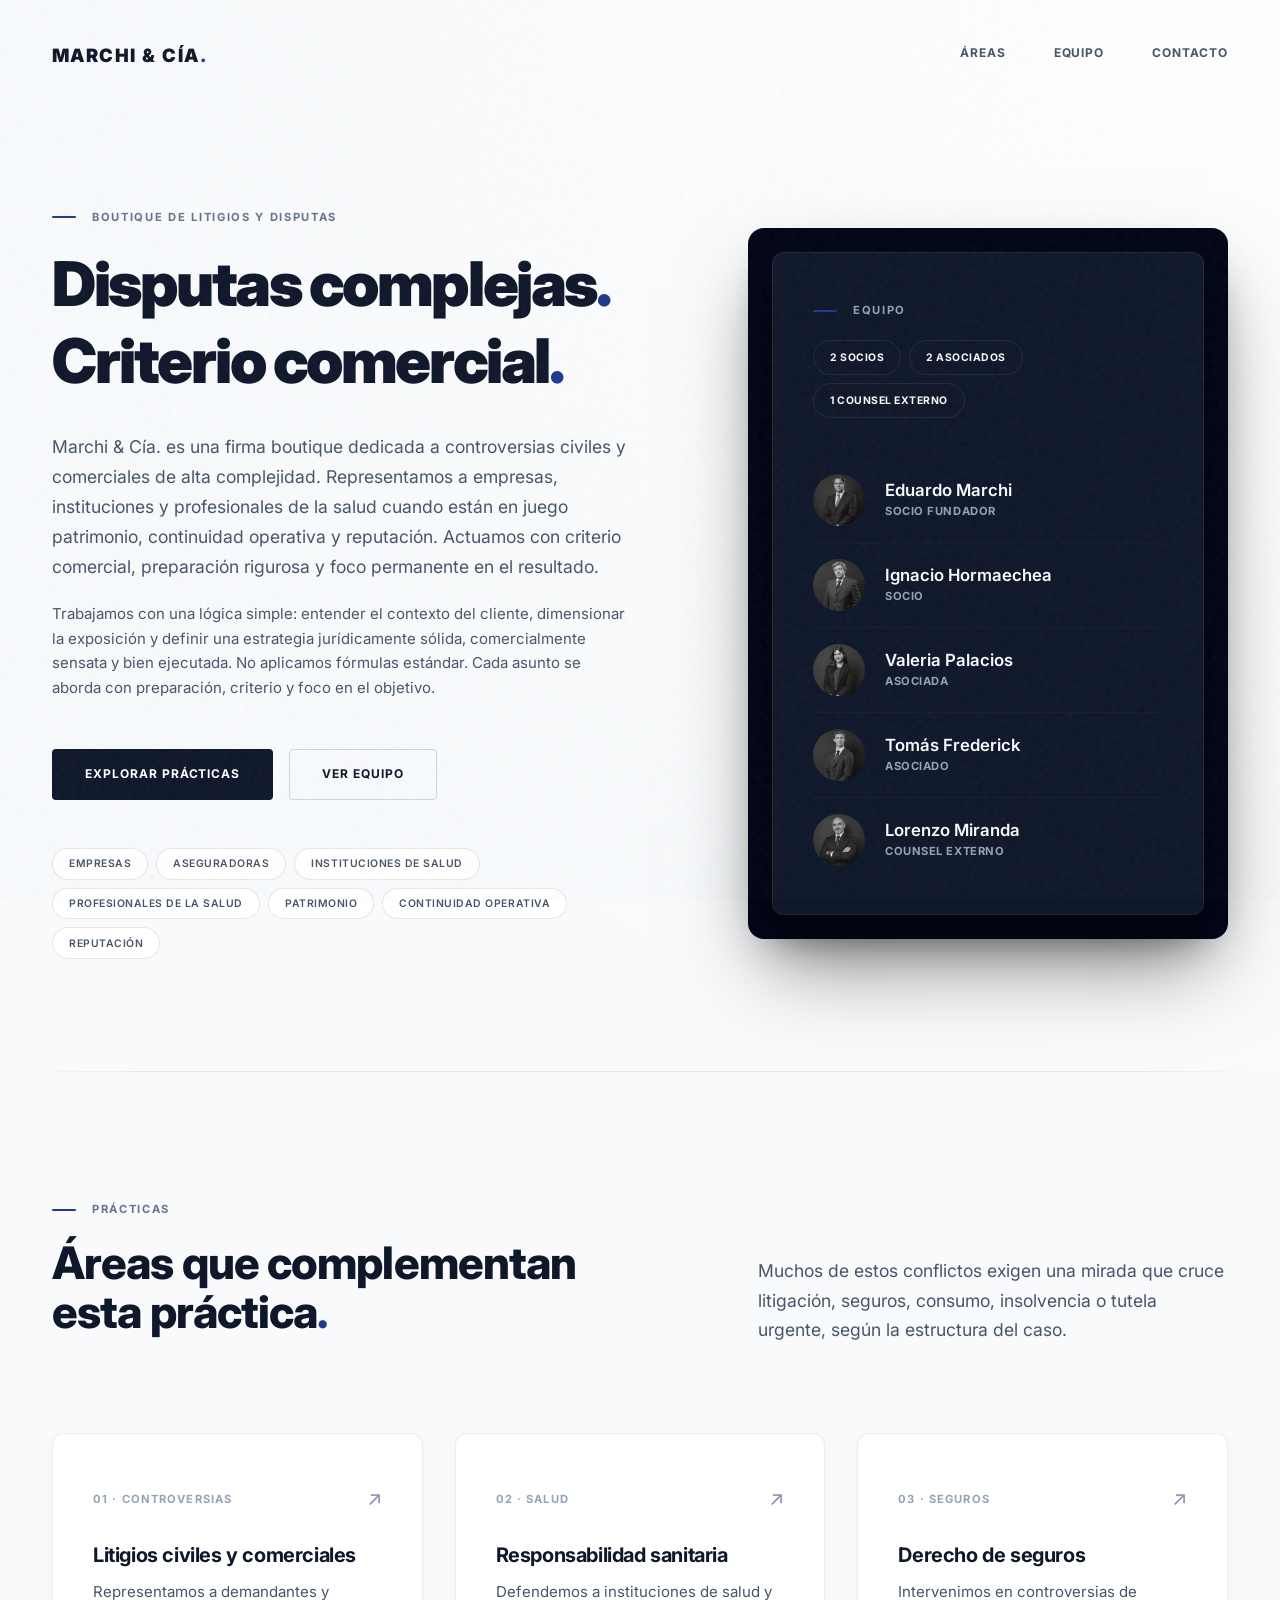
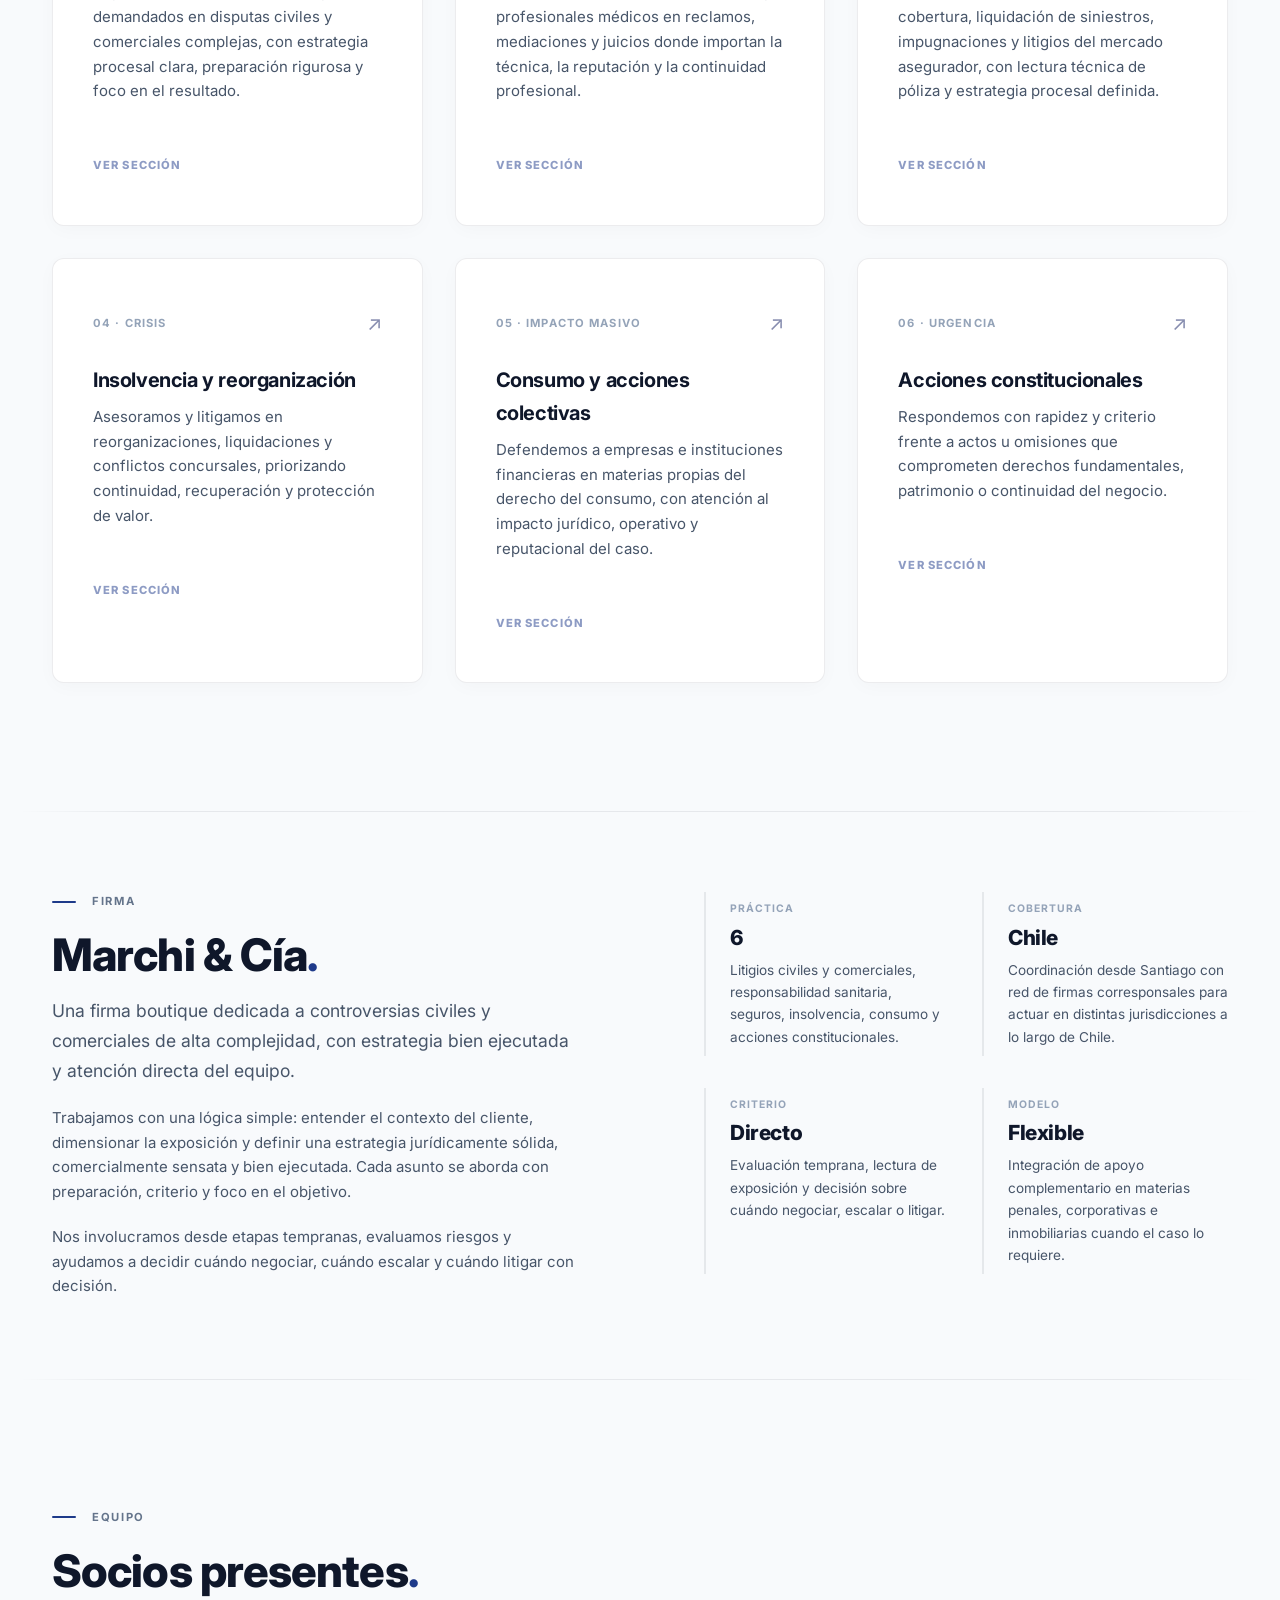
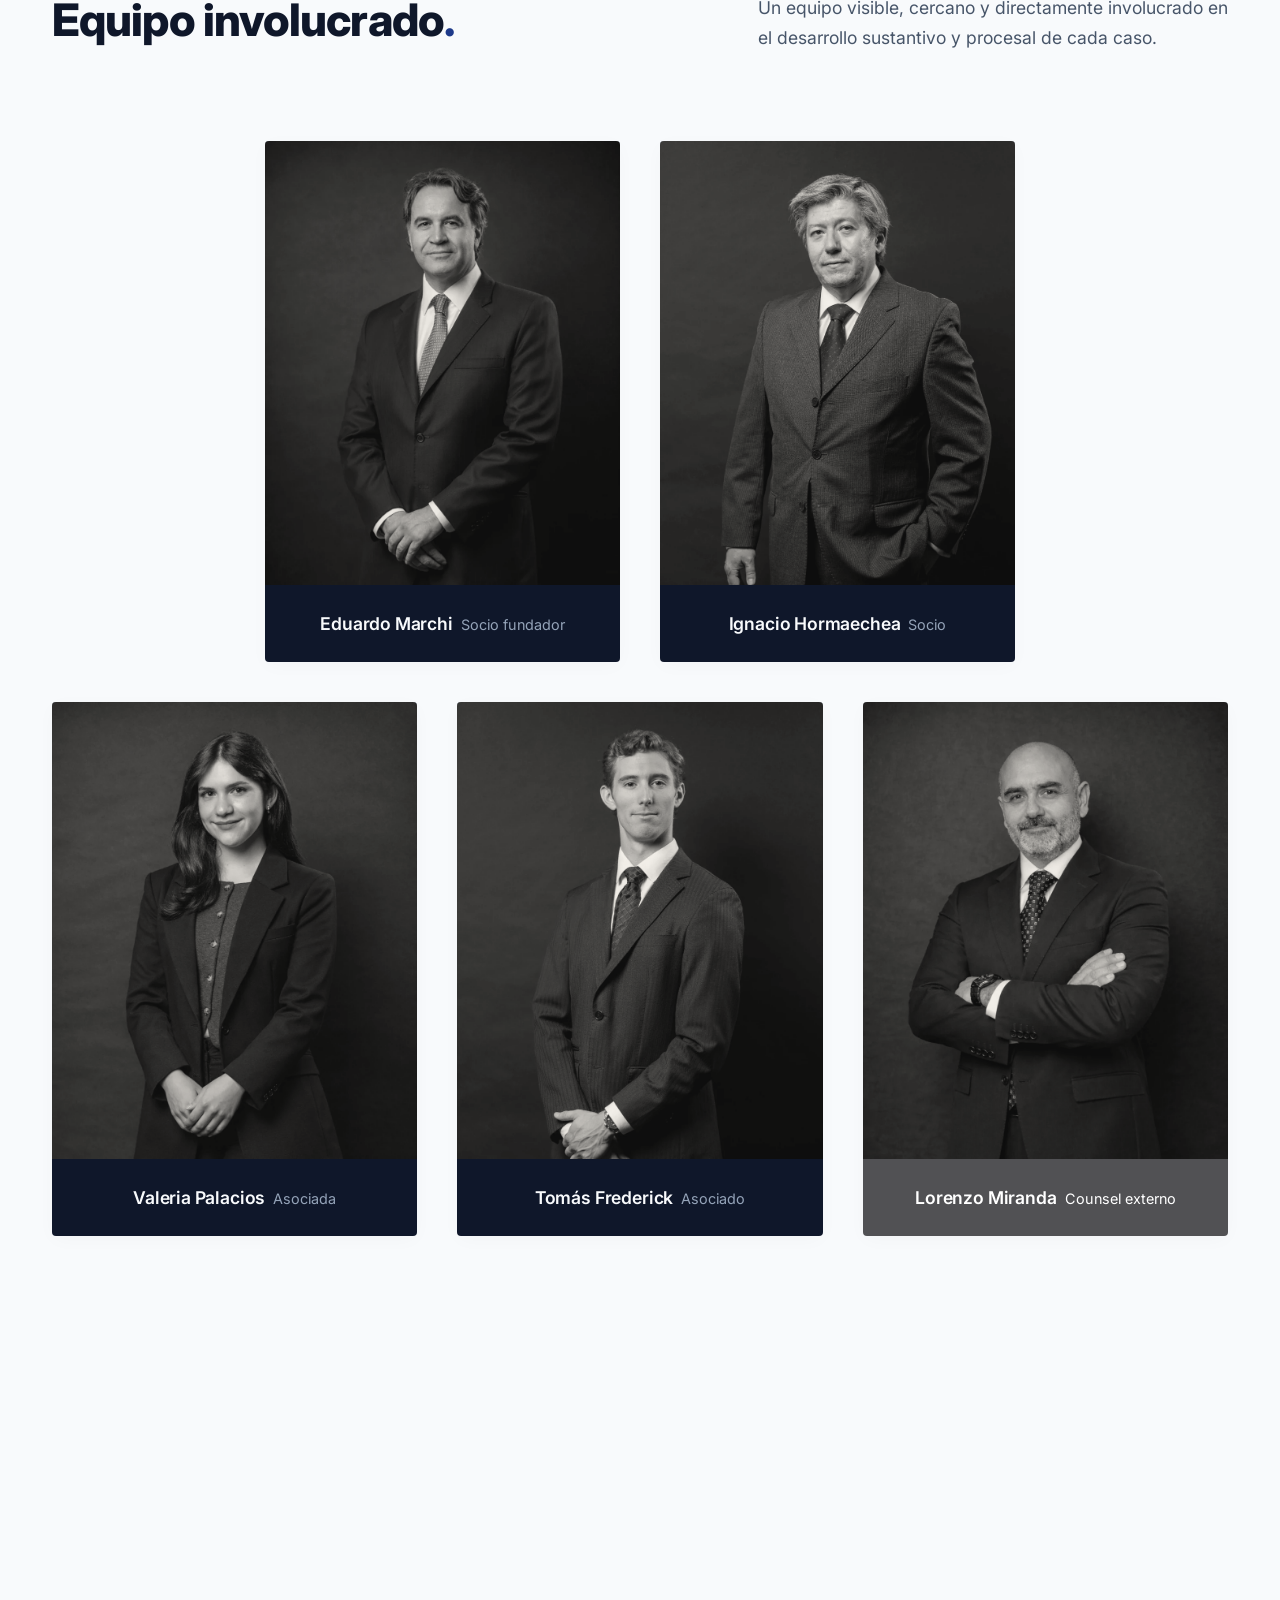
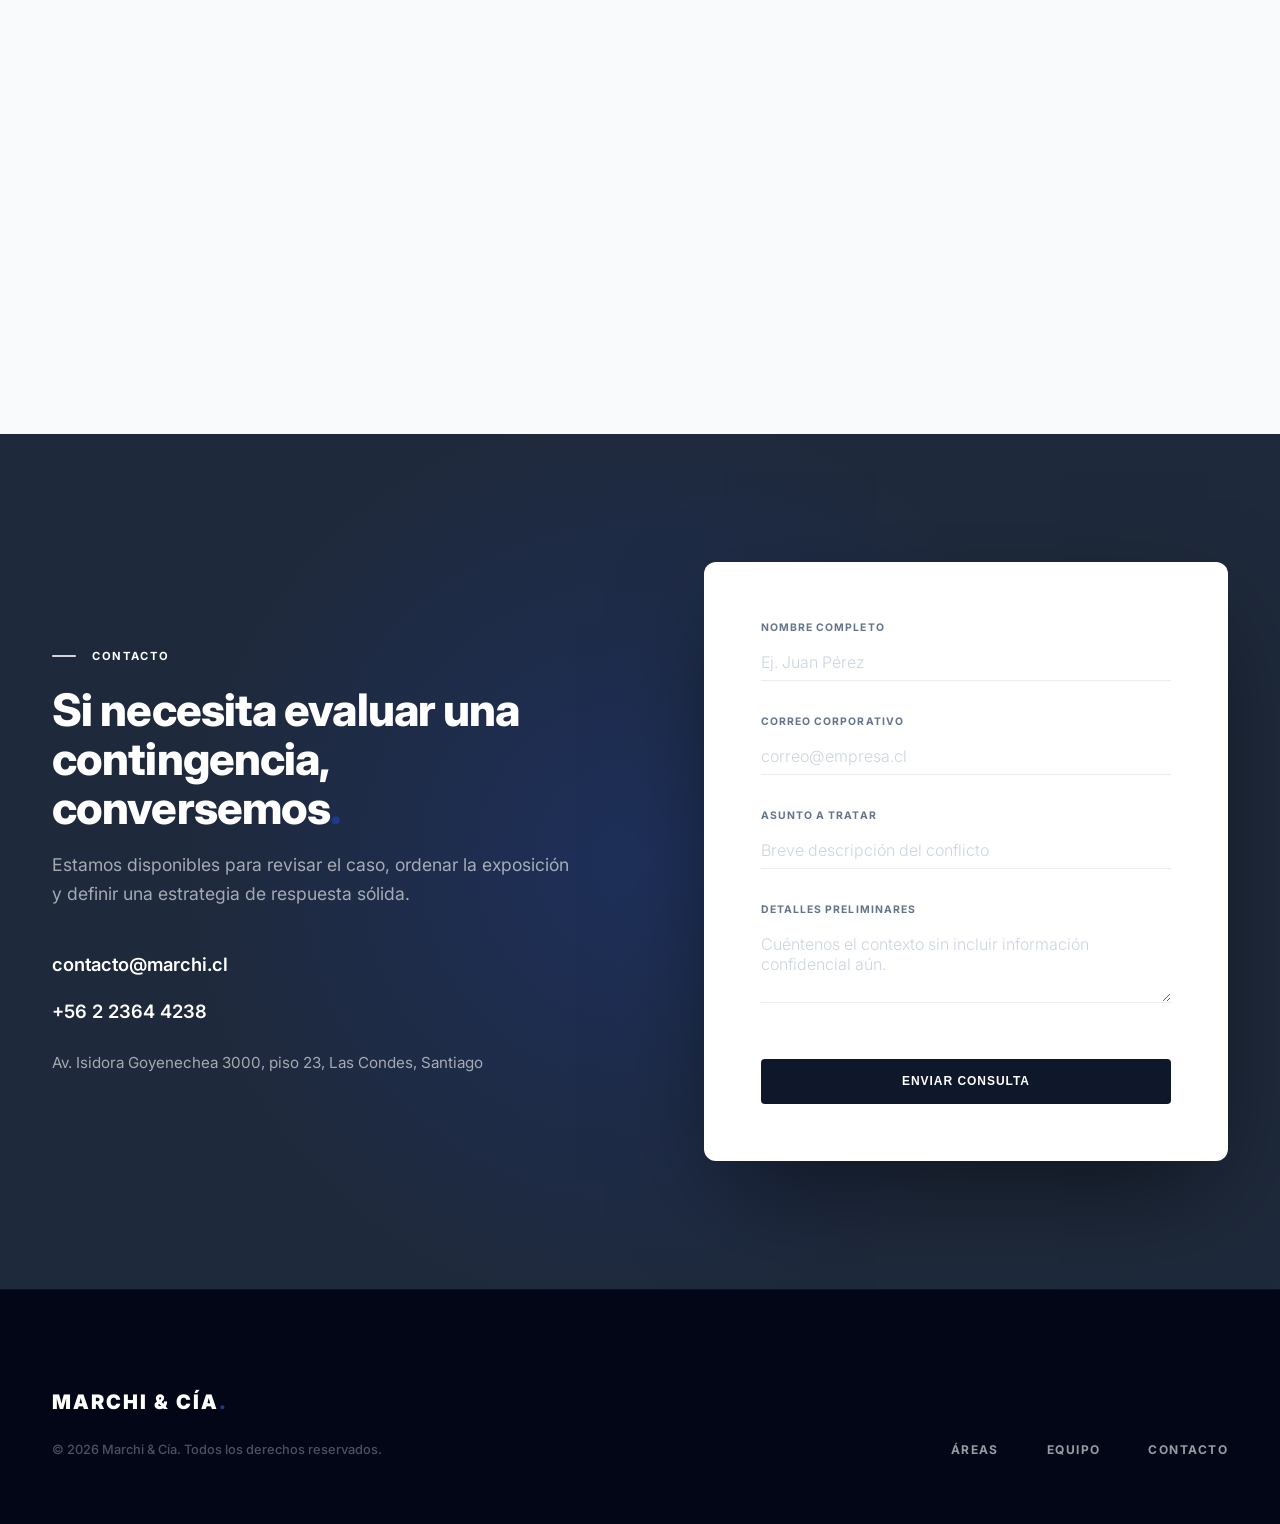
==== commit b7afd989: "Correcion de el tipografia" ====
--- a/index.html
+++ b/index.html
@@ -403,12 +403,12 @@
     .metric-card:hover { border-left-color: var(--color-accent); }
     .metric-card strong {
       display: block;
-      font-size: clamp(2.5rem, 4vw, 3.5rem);
-      font-weight: 900;
-      line-height: 1;
+      font-size: 1.3rem; /* Tamaño mucho más pequeño */
+      font-weight: 800;
+      line-height: 1.2;
       color: var(--color-text-main);
-      margin: 0.5rem 0;
-      letter-spacing: -0.05em;
+      margin: 0.25rem 0 0.5rem 0;
+      letter-spacing: -0.02em;
     }
     .metric-label { font-size: 0.65rem; font-weight: 700; text-transform: uppercase; letter-spacing: 0.1em; color: #94a3b8; display: block; margin-bottom: 0.5rem;}
 
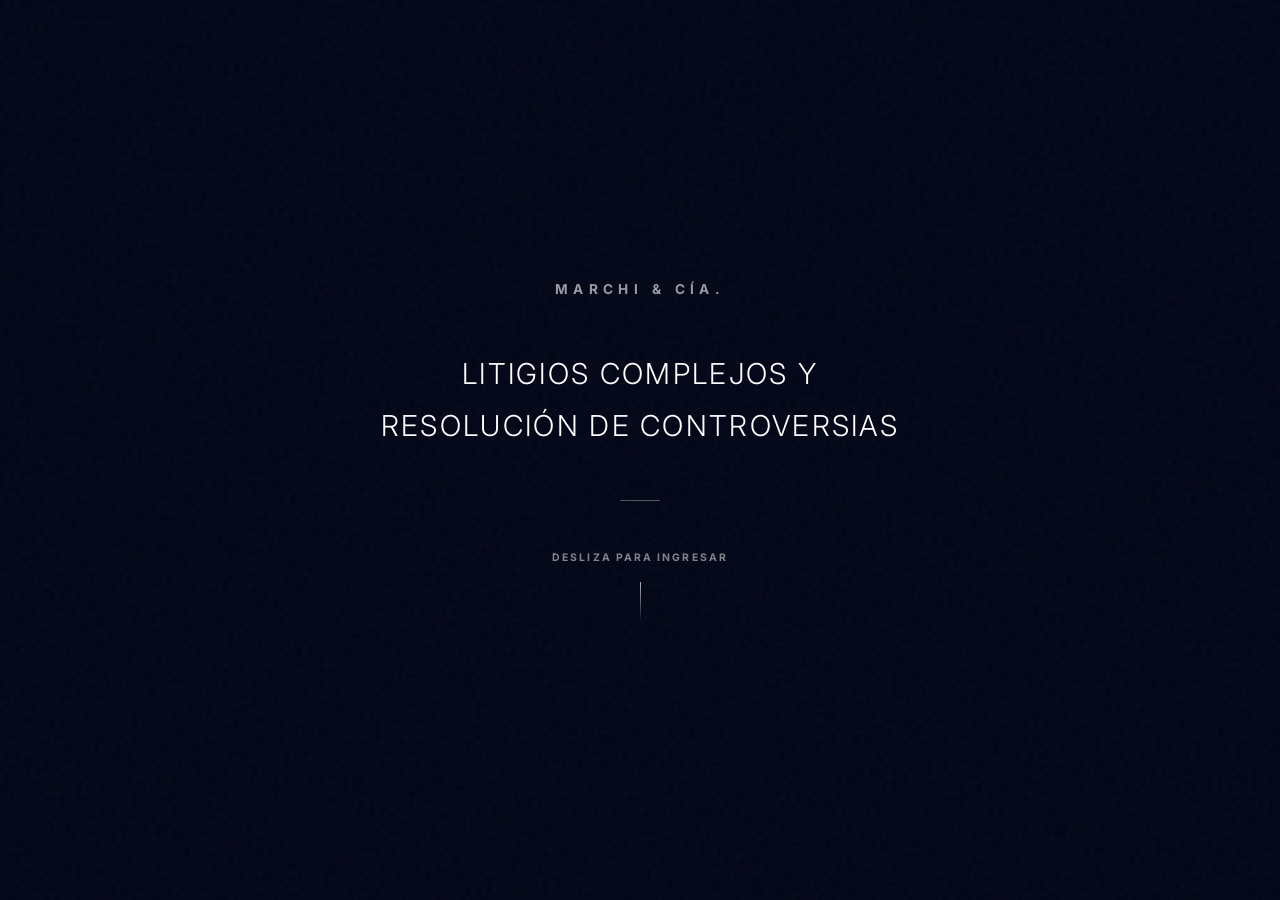
==== commit 0fd40291: "Aquí pon lo que cambiaste (ej: corregí el color)" ====
--- a/index.html
+++ b/index.html
@@ -3,9 +3,9 @@
 <head>
   <meta charset="utf-8">
   <meta name="viewport" content="width=device-width, initial-scale=1">
-  <title>Marchi & Cía. — Boutique de litigios y disputas</title>
+  <title>Marchi & Cía. — Inicio</title>
   <meta name="description" content="Marchi & Cía. es una firma boutique dedicada a controversias civiles y comerciales de alta complejidad.">
-  <meta name="theme-color" content="#f8fafc">
+  <meta name="theme-color" content="#020617">
   
   <!-- Fuentes -->
   <link rel="preconnect" href="https://fonts.googleapis.com">
@@ -14,1182 +14,225 @@
   
   <style>
     /* ==========================================================================
-       MARCHI & CÍA - HIGH-END BOUTIQUE LAW FIRM STYLES
+       MARCHI & CÍA - HIGH-END BOUTIQUE LAW FIRM STYLES (INTACTO)
        ========================================================================== */
     
     :root {
-      /* Paleta de Colores de Alta Gama */
-      --color-bg-body: #f8fafc; /* Gris perla ultra claro y limpio */
+      --color-bg-body: #f8fafc; 
       --color-bg-card: #ffffff;
-      --color-bg-dark: #0f172a; /* Slate 900 - Negro azulado */
-      --color-bg-darker: #020617; /* Slate 950 - Profundidad máxima */
-      --color-steel-blue: #1e293b; /* Azul acero para secciones destacadas */
+      --color-bg-dark: #0f172a; 
+      --color-bg-darker: #020617; 
+      --color-steel-blue: #1e293b; 
       
       --color-text-main: #0f172a;
-      --color-text-muted: #475569; /* Gris serio para lectura */
+      --color-text-muted: #475569; 
       --color-text-light: #f8fafc;
       
-      /* Azul corporativo legal (Navy / Zafiro oscuro) */
       --color-accent: #1e3a8a; 
+      --color-accent-light: #3b82f6;
       
       --color-border: rgba(15, 23, 42, 0.08);
       --color-border-light: rgba(255, 255, 255, 0.08);
       
-      /* Sombras Premium (Ultra difusas, sensación de levitación) */
       --shadow-sm: 0 4px 20px -2px rgba(0, 0, 0, 0.03);
       --shadow-md: 0 12px 30px -4px rgba(0, 0, 0, 0.06);
       --shadow-lg: 0 24px 50px -12px rgba(0, 0, 0, 0.1);
       --shadow-dark: 0 40px 80px -20px rgba(0, 0, 0, 0.5);
       
-      /* Radios más "Sharp" (Rectos) para transmitir seriedad legal */
       --radius-sm: 4px;
       --radius-md: 12px;
       --radius-lg: 16px;
       
-      /* Espaciado */
       --container-max: 1240px;
       --transition-smooth: 0.5s cubic-bezier(0.16, 1, 0.3, 1);
     }
 
-    /* Reset Básico */
-    *, *::before, *::after {
-      box-sizing: border-box;
-      margin: 0;
-      padding: 0;
-    }
-
-    /* Color de selección corporativo */
-    ::selection {
-      background-color: var(--color-accent);
-      color: white;
-    }
+    *, *::before, *::after { box-sizing: border-box; margin: 0; padding: 0; }
+    ::selection { background-color: var(--color-accent); color: white; }
 
     body {
       font-family: 'Inter', sans-serif;
-      background-color: var(--color-bg-body);
+      background-color: var(--color-bg-darker); /* Fondo oscuro para la portada */
       color: var(--color-text-muted);
       line-height: 1.65;
       font-size: 15px; 
       -webkit-font-smoothing: antialiased;
       -moz-osx-font-smoothing: grayscale;
-      overflow-x: hidden;
-    }
-
-    img { max-width: 100%; height: auto; display: block; }
+      overflow: hidden; /* Evita el scroll en esta página puramente de portada */
+      transition: opacity 1s ease, filter 1s ease, transform 1s ease; /* Transición global para el body */
+    }
+
+    /* Clase que se activa mediante JS al hacer scroll */
+    body.page-transitioning {
+      opacity: 0 !important;
+      filter: blur(15px) !important;
+      transform: scale(1.02);
+    }
+
     a { text-decoration: none; color: inherit; }
 
     /* ==========================================================================
-       TIPOGRAFÍA DE ALTA COSTURA
-       ========================================================================== */
-    h1, h2, h3, h4 {
-      color: var(--color-text-main);
-      font-weight: 800;
-      letter-spacing: -0.02em;
-    }
-
-    .dot { color: var(--color-accent); }
-
-    h1 {
-      font-size: clamp(2.5rem, 5vw, 3.85rem);
-      line-height: 1.25; /* Interlineado aumentado para evitar el look apilado */
-      margin-bottom: 2rem;
-      font-weight: 900;
-      letter-spacing: -0.04em;
-    }
-
-    h2 {
-      font-size: clamp(2rem, 3.5vw, 3rem);
-      line-height: 1.1;
-      margin-bottom: 1rem;
-    }
-
-    h3 { font-size: 1.25rem; margin-bottom: 0.5rem; font-weight: 700; }
-
-    p { margin-bottom: 1.25rem; font-weight: 400; }
-    p:last-child { margin-bottom: 0; }
-
-    .lead { font-size: 1.1rem; line-height: 1.7; color: var(--color-text-muted); }
-
-    /* Elementos de UI Premium */
-    .eyebrow {
-      font-size: 0.7rem;
+       HERO MINIMALISTA (PORTADA PURA)
+       ========================================================================== */
+    .hero-minimal {
+      position: relative;
+      height: 100vh;
+      width: 100vw;
+      display: flex;
+      flex-direction: column;
+      align-items: center;
+      justify-content: center;
+      text-align: center;
+      /* Velo oscuro sutil sobre la imagen SanHatann.webp */
+      background-image: linear-gradient(to bottom, rgba(2, 6, 23, 0.5), rgba(2, 6, 23, 0.85)), url('assets/images/SanHatann.webp');
+      background-size: cover;
+      background-position: center;
+      padding: 2rem;
+    }
+
+    .hero-minimal-content {
+      position: relative;
+      z-index: 2;
+      max-width: 800px;
+      display: flex;
+      flex-direction: column;
+      align-items: center;
+    }
+
+    /* Tipografía Pequeña y Elegante (Minimalista) */
+    .hero-minimal-brand {
+      font-size: 0.85rem;
       font-weight: 700;
-      letter-spacing: 0.15em;
+      letter-spacing: 0.4em;
       text-transform: uppercase;
-      color: #64748b;
-      margin-bottom: 1.25rem;
+      color: rgba(255, 255, 255, 0.6);
+      margin-bottom: 3rem;
+    }
+
+    .hero-minimal h1 {
+      font-size: clamp(1.2rem, 2.5vw, 1.8rem); /* Tipografía pequeña, elegante y centrada */
+      font-weight: 300; 
+      letter-spacing: 0.08em;
+      color: #ffffff;
+      line-height: 1.8;
+      text-wrap: balance;
+      margin-bottom: 3rem;
+      text-transform: uppercase;
+    }
+
+    .hero-minimal .divider-line {
+      width: 40px;
+      height: 1px;
+      background-color: rgba(255, 255, 255, 0.3);
+      margin-bottom: 3rem;
+    }
+
+    /* ==========================================================================
+       INDICADOR DE SCROLL ANIMADO
+       ========================================================================== */
+    .scroll-indicator-wrap {
       display: flex;
+      flex-direction: column;
       align-items: center;
       gap: 1rem;
-    }
-    .eyebrow::before {
-      content: "";
-      width: 24px;
-      height: 2px;
-      background-color: var(--color-accent);
-      border-radius: 2px;
-    }
-
-    .tag-row { display: flex; flex-wrap: wrap; gap: 0.5rem; }
-    .tag {
-      padding: 0.4rem 1rem;
-      background: var(--color-bg-card);
-      border: 1px solid rgba(15, 23, 42, 0.1);
-      border-radius: 99px;
+      color: rgba(255, 255, 255, 0.5);
       font-size: 0.65rem;
-      font-weight: 600;
-      color: var(--color-text-muted);
+      font-weight: 700;
+      letter-spacing: 0.2em;
       text-transform: uppercase;
-      letter-spacing: 0.05em;
-      transition: all 0.3s ease;
-      cursor: default;
-    }
-    .tag:hover {
-      background: var(--color-bg-dark);
-      color: white;
-      border-color: var(--color-bg-dark);
-      box-shadow: var(--shadow-sm);
-    }
-
-    /* Estilos específicos para las etiquetas dentro de las tarjetas del equipo */
-    .team-card .tag {
-      background: #ffffff;
-      color: var(--color-accent);
-      border: none;
-      box-shadow: 0 2px 8px rgba(0,0,0,0.05);
-    }
-    .team-card .tag:hover {
-      background: rgba(255, 255, 255, 0.2);
+      cursor: pointer;
+      animation: pulse 2s infinite;
+      transition: color 0.3s;
+    }
+    .scroll-indicator-wrap:hover {
       color: #ffffff;
-      box-shadow: none;
-    }
-
-    .btn {
-      display: inline-flex;
-      align-items: center;
-      justify-content: center;
-      padding: 0.9rem 2rem;
-      border-radius: var(--radius-sm); /* Borde más recto */
-      font-size: 0.75rem;
-      font-weight: 700;
-      text-transform: uppercase;
-      letter-spacing: 0.08em;
-      transition: all var(--transition-smooth);
-      cursor: pointer;
-      border: 1px solid transparent;
-    }
-    .btn--primary {
-      background-color: var(--color-text-main);
-      color: white;
-    }
-    .btn--primary:hover {
-      background-color: var(--color-accent); 
-      box-shadow: 0 10px 25px -5px rgba(30, 58, 138, 0.4); /* Sombra elegante azulada */
-    }
-    .btn--steel {
-      background-color: transparent;
-      border-color: #cbd5e1;
-      color: var(--color-text-main);
-    }
-    .btn--steel:hover {
-      background-color: white;
-      border-color: var(--color-text-main);
-      box-shadow: var(--shadow-sm);
-    }
-
-    /* ==========================================================================
-       LAYOUT GLOBAL Y ESPACIOS
-       ========================================================================== */
-    .container {
-      width: 100%;
-      max-width: var(--container-max);
-      margin: 0 auto;
-      padding: 0 2rem;
-    }
-
-    /* Divisor sutil entre secciones */
-    .section-divider {
-      width: 100%;
-      max-width: var(--container-max);
-      margin: 0 auto;
-      height: 1px;
-      background: linear-gradient(to right, transparent, var(--color-border) 10%, var(--color-border) 90%, transparent);
-    }
-
-    /* Mayor respiración para elegancia */
-    .section { padding: 8rem 0; }
-    .section--tight { padding: 5rem 0; }
-
-    .section-header {
-      display: flex;
-      flex-direction: column;
-      gap: 1.5rem;
-      margin-bottom: 5rem;
-    }
-    @media (min-width: 992px) {
-      .section-header {
-        flex-direction: row;
-        justify-content: space-between;
-        align-items: flex-end;
-      }
-      .section-header > div { max-width: 50%; }
-      .section-header > p { max-width: 40%; margin-bottom: 0.5rem; }
-    }
-
-    /* Header Glassmorphism Premium */
-    .site-header {
-      padding: 2.5rem 0;
-      position: fixed; 
-      top: 0; left: 0; width: 100%;
-      z-index: 1000;
-      transition: all var(--transition-smooth);
-      background-color: transparent;
-    }
-    .site-header.scrolled {
-      padding: 1.25rem 0;
-      background-color: rgba(248, 250, 252, 0.9); 
-      backdrop-filter: blur(16px); 
-      -webkit-backdrop-filter: blur(16px);
-      border-bottom: 1px solid rgba(15, 23, 42, 0.05);
-      box-shadow: 0 4px 30px rgba(0, 0, 0, 0.03);
-    }
-    .header-inner { display: flex; justify-content: space-between; align-items: center; }
-    .brand { font-size: 1.15rem; font-weight: 900; color: var(--color-text-main); text-transform: uppercase; letter-spacing: 0.08em; transition: color 0.3s; }
-    .site-nav { display: flex; gap: 3rem; }
-    .site-nav a { 
-      font-size: 0.75rem; font-weight: 700; color: var(--color-text-muted); 
-      text-transform: uppercase; letter-spacing: 0.08em; 
-      transition: all 0.3s ease; 
-      position: relative;
-      padding-bottom: 0.25rem;
-    }
-    .site-nav a:hover, .site-nav a.is-active { color: var(--color-text-main); }
-    .site-nav a::after {
-      content: ''; position: absolute; width: 0; height: 2px;
-      bottom: 0; left: 0; background-color: var(--color-accent);
-      transition: width 0.3s ease;
-    }
-    .site-nav a:hover::after, .site-nav a.is-active::after { width: 100%; }
+    }
+    .scroll-line {
+      width: 1px;
+      height: 40px;
+      background: linear-gradient(to bottom, rgba(255,255,255,0.7), transparent);
+    }
+    @keyframes pulse {
+      0%, 100% { opacity: 0.5; transform: translateY(0); }
+      50% { opacity: 1; transform: translateY(5px); }
+    }
+
+    /* ==========================================================================
+       ANIMACIONES Y PRELOADER
+       ========================================================================== */
+    .fade-in-up { opacity: 0; transform: translateY(30px); transition: opacity 1.2s ease, transform 1.2s cubic-bezier(0.16, 1, 0.3, 1); }
+    .fade-in-up.is-visible { opacity: 1; transform: translateY(0); }
     
-    .nav-toggle { display: none; background: none; border: none; font-size: 1.5rem; cursor: pointer; color: var(--color-text-main); }
-
-    /* ==========================================================================
-       HERO SECTION
-       ========================================================================== */
-    .hero { 
-      padding: 13rem 0 7rem; 
-      /* Fondo con gradiente radial imperceptible para dar profundidad */
-      background: radial-gradient(circle at top right, #ffffff 0%, var(--color-bg-body) 70%);
-    }
-    .hero-grid { display: grid; grid-template-columns: 1.05fr 0.95fr; gap: 5rem; align-items: center; }
-    .hero-actions { display: flex; gap: 1rem; margin: 3rem 0; flex-wrap: wrap; }
-
-    /* Hero Panel (Afilado y Profundo) */
-    .hero-panel {
-      background-color: var(--color-bg-darker);
-      background-image: repeating-linear-gradient(45deg, rgba(255,255,255,0.01) 0px, rgba(255,255,255,0.01) 1px, transparent 1px, transparent 24px);
-      border-radius: var(--radius-lg);
-      padding: 1.5rem;
-      width: 100%;
-      max-width: 480px; /* Agrandado de 420px a 480px */
-      margin-left: auto;
-      box-shadow: var(--shadow-dark);
-      position: relative;
-      transition: transform 0.2s ease-out; /* Preparado para Parallax Magnético */
-    }
-    .hero-panel-card {
-      background-color: var(--color-bg-dark);
-      border: 1px solid var(--color-border-light);
-      border-radius: var(--radius-md);
-      padding: 3rem 2.5rem; /* Agrandado el espacio interior */
-      box-shadow: 0 20px 40px rgba(0,0,0,0.5);
-      position: relative;
-      z-index: 1;
-    }
+    .premium-preloader { position: fixed; top: 0; left: 0; width: 100vw; height: 100vh; background-color: var(--color-bg-darker); z-index: 999999; display: flex; justify-content: center; align-items: center; transition: transform 1s cubic-bezier(0.77, 0, 0.175, 1); }
+    .premium-preloader.hide { transform: translateY(-100%); }
+    .preloader-brand { color: white; font-size: 1.5rem; font-weight: 900; letter-spacing: 0.1em; text-transform: uppercase; overflow: hidden; }
+    .preloader-brand span { display: block; transform: translateY(100%); transition: transform 0.8s cubic-bezier(0.77, 0, 0.175, 1); }
+    .premium-preloader.active span { transform: translateY(0); }
     
-    .panel-stats { display: flex; gap: 0.5rem; margin-bottom: 2.5rem; flex-wrap: wrap; }
-    .panel-stat { 
-      border: 1px solid var(--color-border-light); 
-      color: var(--color-text-light); 
-      font-size: 0.65rem; /* Agrandado de 0.6rem a 0.65rem */
-      padding: 0.5rem 1rem; /* Mayor relleno */
-      border-radius: 99px; 
-      font-weight: 700; 
-      text-transform: uppercase; 
-      letter-spacing: 0.05em;
-    }
-
-    .panel-row {
-      display: flex; align-items: center; gap: 1.25rem; padding: 1rem 0;
-      border-bottom: 1px solid rgba(255,255,255,0.03);
-      transition: all 0.3s ease;
-      border-radius: var(--radius-sm);
-    }
-    .panel-row:hover { background: rgba(255,255,255,0.02); transform: translateX(6px); padding-left: 0.75rem; border-bottom-color: transparent;}
-    .panel-row:last-child { border-bottom: none; padding-bottom: 0; }
-    .panel-row img { width: 52px; height: 52px; /* Imágenes ampliadas */ border-radius: 50%; filter: grayscale(100%); object-fit: cover; }
-    .panel-row-name { color: var(--color-text-light); font-size: 1.05rem; /* Fuente agrandada */ font-weight: 600; line-height: 1.2; margin-bottom: 2px; }
-    .panel-row-role { color: #94a3b8; font-size: 0.7rem; /* Fuente agrandada */ font-weight: 700; text-transform: uppercase; letter-spacing: 0.05em;}
-
-    /* ==========================================================================
-       SECCIÓN ÁREAS
-       ========================================================================== */
-    .area-grid { 
-      display: grid; 
-      grid-template-columns: repeat(auto-fill, minmax(320px, 1fr)); 
-      gap: 2rem; 
-    }
-    @media (min-width: 992px) { .area-grid { grid-template-columns: repeat(3, 1fr); } }
-    
-    .area-card {
-      background: var(--color-bg-card);
-      border-radius: var(--radius-md);
-      padding: 3rem 2.5rem;
-      display: flex;
-      flex-direction: column;
-      box-shadow: var(--shadow-sm);
-      transition: var(--transition-smooth);
-      border: 1px solid var(--color-border);
-      position: relative;
-      overflow: hidden;
-    }
-    
-    /* Acento azul superior animado */
-    .area-card::before {
-      content: ''; position: absolute; top: 0; left: 0; width: 100%; height: 3px;
-      background: var(--color-accent); transform: scaleX(0); transform-origin: left;
-      transition: transform var(--transition-smooth);
-    }
-    
-    .area-card:hover { transform: translateY(-8px); box-shadow: var(--shadow-lg); border-color: transparent; }
-    .area-card:hover::before { transform: scaleX(1); }
-
-    .area-card-header { display: flex; justify-content: space-between; align-items: center; margin-bottom: 1.5rem; }
-    .area-card-number { font-size: 0.7rem; font-weight: 700; letter-spacing: 0.1em; text-transform: uppercase; color: #94a3b8; transition: color 0.3s; }
-    .area-card:hover .area-card-number { color: var(--color-text-main); }
-    
-    .area-card-arrow { font-size: 1.25rem; color: #888eb0; transition: var(--transition-smooth); }
-    .area-card:hover .area-card-arrow { color: var(--color-accent); transform: translate(4px, -4px); }
-
-    .area-card-content { flex-grow: 1; }
-    .area-card-link {
-      margin-top: 2rem;
-      font-size: 0.7rem;
-      font-weight: 800;
-      text-transform: uppercase;
-      letter-spacing: 0.1em;
-      color: var(--color-accent);
-      opacity: 0.5; /* Visible sutilmente */
-      transition: var(--transition-smooth);
-      display: inline-flex;
-      align-items: center;
-      gap: 0.5rem;
-    }
-    .area-card:hover .area-card-link { opacity: 1; transform: translateX(4px); }
-
-    /* ==========================================================================
-       SECCIÓN FIRMA (Métricas)
-       ========================================================================== */
-    .firm-grid { display: grid; grid-template-columns: 1fr; gap: 4rem; align-items: start; }
-    @media (min-width: 992px) { .firm-grid { grid-template-columns: 1fr 1fr; gap: 8rem; } }
-
-    .metrics-grid { display: grid; grid-template-columns: repeat(2, 1fr); gap: 2rem; }
-    .metric-card {
-      background: transparent;
-      border-left: 2px solid var(--color-border);
-      padding: 0.5rem 0 0.5rem 1.5rem;
-      transition: var(--transition-smooth);
-    }
-    .metric-card:hover { border-left-color: var(--color-accent); }
-    .metric-card strong {
-      display: block;
-      font-size: 1.3rem; /* Tamaño mucho más pequeño */
-      font-weight: 800;
-      line-height: 1.2;
-      color: var(--color-text-main);
-      margin: 0.25rem 0 0.5rem 0;
-      letter-spacing: -0.02em;
-    }
-    .metric-label { font-size: 0.65rem; font-weight: 700; text-transform: uppercase; letter-spacing: 0.1em; color: #94a3b8; display: block; margin-bottom: 0.5rem;}
-
-    /* ==========================================================================
-       SECCIÓN EQUIPO
-       ========================================================================== */
-    .team-grid-top {
-      display: grid;
-      grid-template-columns: repeat(auto-fill, minmax(280px, 1fr));
-      gap: 2.5rem;
-      margin-bottom: 2.5rem;
-      align-items: start; /* Para que las tarjetas crezcan individualmente hacia abajo */
-    }
-    @media (min-width: 992px) { 
-      .team-grid-top { 
-        grid-template-columns: repeat(2, 1fr); 
-        max-width: 750px;
-        margin-left: auto;
-        margin-right: auto;
-      } 
-    }
-
-    .team-grid-bottom {
-      display: grid;
-      grid-template-columns: repeat(auto-fill, minmax(280px, 1fr));
-      gap: 2.5rem;
-      align-items: start; /* Para que las tarjetas crezcan individualmente hacia abajo */
-    }
-    @media (min-width: 992px) { .team-grid-bottom { grid-template-columns: repeat(3, 1fr); } }
-
-    .team-card {
-      background-color: var(--color-bg-dark);
-      border-radius: var(--radius-sm);
-      overflow: hidden;
-      box-shadow: var(--shadow-sm);
-      transition: var(--transition-smooth);
-      display: flex;
-      flex-direction: column;
-    }
-    .team-card:hover { transform: translateY(-8px); box-shadow: var(--shadow-lg); }
-
-    .team-photo-wrapper {
-      width: 100%;
-      aspect-ratio: 4/5;
-      overflow: hidden;
-      background-color: #e2e8f0;
-      position: relative;
-    }
-
-    .team-photo {
-      width: 100%; height: 100%; object-fit: cover;
-      filter: grayscale(100%) sepia(10%);
-      transition: transform 0.8s cubic-bezier(0.16, 1, 0.3, 1), filter 0.8s ease;
-    }
-    .team-card:hover .team-photo { transform: scale(1.05); filter: grayscale(0%); }
-
-    /* Estilos para la descripción expandible hacia abajo */
-    .team-info { padding: 1.5rem; text-align: center; }
-    .team-info-name { display: inline-block; color: var(--color-text-light); font-size: 1.1rem; font-weight: 600; margin: 0; letter-spacing: -0.01em;}
-    .team-info-role { display: inline-block; color: #94a3b8; font-size: 0.9rem; font-weight: 400; margin-left: 0.25rem;}
-
-    .team-description-wrapper {
-      display: grid;
-      grid-template-rows: 0fr;
-      transition: grid-template-rows 0.5s cubic-bezier(0.16, 1, 0.3, 1);
-    }
-    .team-card:hover .team-description-wrapper {
-      grid-template-rows: 1fr;
-    }
-    
-    .team-description-inner {
-      overflow: hidden;
-      opacity: 0;
-      transition: opacity 0.5s ease;
-      text-align: left;
-    }
-    .team-card:hover .team-description-inner {
-      opacity: 1;
-    }
-    
-    .team-description-content {
-      padding-top: 1.25rem;
-      margin-top: 1.25rem;
-      border-top: 1px solid rgba(255, 255, 255, 0.08);
-      color: #cbd5e1;
-      font-size: 0.85rem;
-      line-height: 1.6;
-    }
-    .team-description-content p {
-      margin-bottom: 0.75rem;
-    }
-    .team-description-content p:last-child {
-      margin-bottom: 0;
-    }
-
-    /* ==========================================================================
-       SECCIÓN MODELO DE TRABAJO (Fondo Oscuro)
-       ========================================================================== */
-    .section-dark {
-      background-color: var(--color-bg-dark);
-      color: #94a3b8;
-      padding: 8rem 0;
-      position: relative;
-    }
-    .section-dark::before { content: ""; position: absolute; top: 0; left: 0; width: 100%; height: 4px; background: var(--color-accent); }
-    .section-dark h2 { color: var(--color-text-light); }
-    .section-dark .eyebrow { color: #64748b; }
-    .section-dark .eyebrow::before { background-color: var(--color-accent); }
-
-    .pillar-grid { display: grid; grid-template-columns: repeat(auto-fill, minmax(250px, 1fr)); gap: 4rem; margin-top: 5rem; }
-    .pillar-card { border-top: 1px solid rgba(255,255,255,0.08); padding-top: 1.5rem; transition: transform 0.3s ease; }
-    .pillar-card:hover { transform: translateY(-4px); border-top-color: var(--color-accent); }
-    
-    .pillar-number { display: block; font-family: monospace; font-size: 0.9rem; color: #64748b; margin-bottom: 1rem; transition: color 0.3s; }
-    .pillar-card:hover .pillar-number { color: var(--color-text-light); }
-    .pillar-card h3 { color: var(--color-text-light); font-size: 1.25rem; }
-
-    /* ==========================================================================
-       SECCIÓN CONTACTO (Rediseñada con Blur Azul Acero e Inversión)
-       ========================================================================== */
-    #contacto {
-      background-color: var(--color-steel-blue);
-      /* El background-image se controlará dinámicamente con JS para el Glow Effect */
-      background-image: radial-gradient(circle at 50% 50%, rgba(30, 58, 138, 0.4), transparent 60%);
-      color: rgba(255, 255, 255, 0.6);
-      padding: 8rem 0;
-      position: relative;
-      overflow: hidden;
-      transition: background-image 0.2s ease-out;
-    }
-    
-    #contacto h2, #contacto .eyebrow { color: #ffffff; }
-    #contacto .eyebrow::before { background-color: #ffffff; opacity: 0.8; }
-    #contacto .lead { color: rgba(255, 255, 255, 0.6); }
-
-    .contact-grid { display: grid; grid-template-columns: 1fr; gap: 4rem; align-items: center; }
-    @media (min-width: 992px) { .contact-grid { grid-template-columns: 1fr 1fr; gap: 8rem; } }
-
-    .contact-details { margin-top: 2.5rem; display: flex; flex-direction: column; gap: 1rem; font-size: 1.15rem; font-weight: 600; color: #ffffff; }
-    .contact-details a { transition: color 0.2s; position: relative; display: inline-block; width: fit-content; }
-    .contact-details a::after { content: ''; position: absolute; width: 0; height: 2px; bottom: 0px; left: 0; background-color: #ffffff; transition: width 0.3s ease; }
-    .contact-details a:hover { color: #ffffff; opacity: 0.8; }
-    .contact-details a:hover::after { width: 100%; }
-
-    .form-card {
-      background: var(--color-bg-card);
-      border-radius: var(--radius-md);
-      padding: 3.5rem;
-      box-shadow: 0 40px 100px -20px rgba(0, 0, 0, 0.5);
-      border: 1px solid rgba(255, 255, 255, 0.05);
-    }
-    .form-group { margin-bottom: 2rem; position: relative; }
-    .form-label { display: block; font-size: 0.65rem; font-weight: 700; text-transform: uppercase; margin-bottom: 0.5rem; color: #64748b; letter-spacing: 0.1em; transition: color 0.3s;}
-    
-    /* Input Estilo Documento / Editorial */
-    .form-input {
-      width: 100%;
-      padding: 0.5rem 0;
-      border: none;
-      border-bottom: 1px solid var(--color-border);
-      background: transparent;
-      font-family: inherit;
-      font-size: 1rem;
-      color: var(--color-text-main);
-      transition: all 0.3s ease;
-    }
-    .form-input::placeholder { color: #cbd5e1; font-weight: 300; }
-    .form-input:focus { outline: none; border-bottom-color: var(--color-accent); }
-    /* Ilumina el label cuando el input está enfocado */
-    .form-input:focus + .form-label, .form-group:focus-within .form-label { color: var(--color-accent); }
-
-    /* ==========================================================================
-       FOOTER INVERTIDO (Oscuro)
-       ========================================================================== */
-    .site-footer { 
-      background: var(--color-bg-darker); 
-      padding: 6rem 0 4rem; 
-      border-top: 1px solid rgba(255, 255, 255, 0.05); 
-      color: rgba(255, 255, 255, 0.4);
-    }
-    .footer-inner { display: flex; flex-direction: column; gap: 3rem; }
-    @media (min-width: 768px) { .footer-inner { flex-direction: row; justify-content: space-between; align-items: flex-end; } }
-    
-    .footer-brand { 
-      font-size: 1.25rem; 
-      font-weight: 900; 
-      text-transform: uppercase; 
-      letter-spacing: 0.1em; 
-      margin-bottom: 0.75rem; 
-      color: #ffffff; 
-      display: inline-block;
-    }
-    
-    .footer-links { display: flex; flex-wrap: wrap; gap: 3rem; }
-    .footer-links a { 
-      font-size: 0.75rem; 
-      font-weight: 700; 
-      text-transform: uppercase; 
-      color: rgba(255, 255, 255, 0.6); 
-      letter-spacing: 0.12em; 
-      transition: all 0.3s ease; 
-      position: relative;
-    }
-    .footer-links a:hover { 
-      color: #ffffff; 
-      transform: translateY(-2px); 
-    }
-    
-    .copyright-text {
-      font-size: 0.8rem;
-      font-weight: 500;
-      color: rgba(255, 255, 255, 0.3);
-      margin-top: 0.5rem;
-    }
-
-    /* ==========================================================================
-       ANIMACIONES DE ENTRADA AL SCROLL
-       ========================================================================== */
-    .fade-in-up {
-      opacity: 0;
-      transform: translateY(30px);
-      transition: opacity 0.8s ease, transform 0.8s cubic-bezier(0.16, 1, 0.3, 1);
-    }
-    .fade-in-up.is-visible {
-      opacity: 1;
-      transform: translateY(0);
-    }
-
-    /* Responsive General Fixes */
-    @media (max-width: 768px) {
-      .hero-grid { grid-template-columns: 1fr; }
-      .site-nav { display: none; }
-      .nav-toggle { display: block; }
-      .hero-panel-card { padding: 1.5rem; }
-      .form-card { padding: 2rem; }
-    }
-
-    /* ==========================================================================
-       MEJORAS PREMIUM AÑADIDAS (NUEVAS Y PREVIAS)
-       ========================================================================== */
-    
-    /* PRELOADER CINEMÁTICO */
-    .premium-preloader {
-      position: fixed;
-      top: 0; left: 0; width: 100vw; height: 100vh;
-      background-color: var(--color-bg-darker);
-      z-index: 999999;
-      display: flex; justify-content: center; align-items: center;
-      transition: transform 1s cubic-bezier(0.77, 0, 0.175, 1);
-    }
-    .premium-preloader.hide {
-      transform: translateY(-100%);
-    }
-    .preloader-brand {
-      color: white; font-size: 1.5rem; font-weight: 900; letter-spacing: 0.1em;
-      text-transform: uppercase; overflow: hidden;
-    }
-    .preloader-brand span {
-      display: block;
-      transform: translateY(100%);
-      transition: transform 0.8s cubic-bezier(0.77, 0, 0.175, 1);
-    }
-    .premium-preloader.active span {
-      transform: translateY(0);
-    }
-
-    /* Textura de ruido sutil (Efecto Editorial/Print) */
-    .premium-noise {
-      position: fixed; top: 0; left: 0; width: 100vw; height: 100vh;
-      pointer-events: none; z-index: 9999; opacity: 0.04;
-      background-image: url("data:image/svg+xml,%3Csvg viewBox='0 0 200 200' xmlns='http://www.w3.org/2000/svg'%3E%3Cfilter id='noiseFilter'%3E%3CfeTurbulence type='fractalNoise' baseFrequency='0.8' numOctaves='3' stitchTiles='stitch'/%3E%3C/filter%3E%3Crect width='100%25' height='100%25' filter='url(%23noiseFilter)'/%3E%3C/svg%3E");
-    }
-
-    /* Barra de progreso de lectura */
-    .scroll-progress {
-      position: fixed; top: 0; left: 0; width: 0%; height: 3px;
-      background: var(--color-accent); z-index: 1001; transition: width 0.1s;
-    }
-
+    .premium-noise { position: fixed; top: 0; left: 0; width: 100vw; height: 100vh; pointer-events: none; z-index: 9999; opacity: 0.04; background-image: url("data:image/svg+xml,%3Csvg viewBox='0 0 200 200' xmlns='http://www.w3.org/2000/svg'%3E%3Cfilter id='noiseFilter'%3E%3CfeTurbulence type='fractalNoise' baseFrequency='0.8' numOctaves='3' stitchTiles='stitch'/%3E%3C/filter%3E%3Crect width='100%25' height='100%25' filter='url(%23noiseFilter)'/%3E%3C/svg%3E"); }
   </style>
 </head>
 <body>
 
-  <!-- ========================================================== -->
-  <!-- ELEMENTOS PREMIUM AÑADIDOS AL INICIO DEL BODY -->
-  <!-- ========================================================== -->
+  <!-- ELEMENTOS PREMIUM -->
   <div class="premium-preloader">
     <div class="preloader-brand"><span>Marchi & Cía.</span></div>
   </div>
   <div class="premium-noise"></div>
-  <div class="scroll-progress"></div>
-
-  <!-- CABECERA -->
-  <header class="site-header" id="main-header">
-    <div class="container header-inner">
-      <a href="index.html" class="brand">Marchi & Cía<span class="dot">.</span></a>
-      <button class="nav-toggle" aria-label="Abrir menú">☰</button>
-      <nav class="site-nav">
-        <a href="index.html#areas">Áreas</a>
-        <a href="equipo.html">Equipo</a>
-        <a href="index.html#contacto">Contacto</a>
-      </nav>
-    </div>
-  </header>
 
   <main>
-    <!-- HERO SECTION -->
-    <section class="hero fade-in-up">
-      <div class="container hero-grid">
-        <div class="hero-content">
-          <div class="eyebrow">Boutique de litigios y disputas</div>
-          <h1>Disputas complejas<span class="dot">.</span><br>Criterio comercial<span class="dot">.</span></h1>
-          <p class="lead">Marchi & Cía. es una firma boutique dedicada a controversias civiles y comerciales de alta complejidad. Representamos a empresas, instituciones y profesionales de la salud cuando están en juego patrimonio, continuidad operativa y reputación. Actuamos con criterio comercial, preparación rigurosa y foco permanente en el resultado.</p>
-          <p>Trabajamos con una lógica simple: entender el contexto del cliente, dimensionar la exposición y definir una estrategia jurídicamente sólida, comercialmente sensata y bien ejecutada. No aplicamos fórmulas estándar. Cada asunto se aborda con preparación, criterio y foco en el objetivo.</p>
-          
-          <div class="hero-actions">
-            <a href="index.html#areas" class="btn btn--primary">Explorar prácticas</a>
-            <a href="equipo.html" class="btn btn--steel">Ver equipo</a>
-          </div>
-          
-          <div class="tag-row">
-            <span class="tag">Empresas</span>
-            <span class="tag">Aseguradoras</span>
-            <span class="tag">Instituciones de salud</span>
-            <span class="tag">Profesionales de la salud</span>
-            <span class="tag">Patrimonio</span>
-            <span class="tag">Continuidad operativa</span>
-            <span class="tag">Reputación</span>
-          </div>
+    <!-- PORTADA MINIMALISTA (IMAGEN EXTERNA DE FONDO) -->
+    <section class="hero-minimal fade-in-up">
+      <div class="hero-minimal-content">
+        
+        <div class="hero-minimal-brand">Marchi & Cía.</div>
+        
+        <!-- Leyenda minimalista con tipografía pequeña y espaciada -->
+        <h1>Litigios complejos y<br>resolución de controversias</h1>
+        
+        <div class="divider-line"></div>
+        
+        <!-- Indicador visual de Scroll para transición dinámica -->
+        <div class="scroll-indicator-wrap" onclick="triggerTransition()">
+          <span>Desliza para ingresar</span>
+          <div class="scroll-line"></div>
         </div>
-
-        <div class="hero-panel fade-in-up" style="transition-delay: 0.2s;">
-          <div class="hero-panel-card">
-            <div class="eyebrow" style="color: #94a3b8;">Equipo</div>
-            <div class="panel-stats">
-              <span class="panel-stat">2 socios</span>
-              <span class="panel-stat">2 asociados</span>
-              <span class="panel-stat">1 counsel externo</span>
-            </div>
-            
-            <div class="panel-row">
-              <img src="assets/images/eduardo-marchi-thumb.webp" alt="Eduardo Marchi" onerror="this.src='https://ui-avatars.com/api/?name=Eduardo+Marchi&background=1e293b&color=fff'">
-              <div>
-                <div class="panel-row-name">Eduardo Marchi</div>
-                <div class="panel-row-role">Socio fundador</div>
-              </div>
-            </div>
-            <div class="panel-row">
-              <img src="assets/images/ignacio-hormaechea-thumb.webp" alt="Ignacio Hormaechea" onerror="this.src='https://ui-avatars.com/api/?name=Ignacio+Hormaechea&background=1e293b&color=fff'">
-              <div>
-                <div class="panel-row-name">Ignacio Hormaechea</div>
-                <div class="panel-row-role">Socio</div>
-              </div>
-            </div>
-            <div class="panel-row">
-              <img src="assets/images/valeria-palacios-thumb.webp" alt="Valeria Palacios" onerror="this.src='https://ui-avatars.com/api/?name=Valeria+Palacios&background=1e293b&color=fff'">
-              <div>
-                <div class="panel-row-name">Valeria Palacios</div>
-                <div class="panel-row-role">Asociada</div>
-              </div>
-            </div>
-            <div class="panel-row">
-              <img src="assets/images/tomas-frederick-thumb.webp" alt="Tomás Frederick" onerror="this.src='https://ui-avatars.com/api/?name=Tomas+Frederick&background=1e293b&color=fff'">
-              <div>
-                <div class="panel-row-name">Tomás Frederick</div>
-                <div class="panel-row-role">Asociado</div>
-              </div>
-            </div>
-            <div class="panel-row">
-              <img src="assets/images/lorenzo-miranda-thumb.webp" alt="Lorenzo Miranda" onerror="this.src='https://ui-avatars.com/api/?name=Lorenzo+Miranda&background=1e293b&color=fff'">
-              <div>
-                <div class="panel-row-name">Lorenzo Miranda</div>
-                <div class="panel-row-role">Counsel externo</div>
-              </div>
-            </div>
-          </div>
-        </div>
-      </div>
-    </section>
-
-    <!-- DIVISOR SUTIL -->
-    <div class="section-divider fade-in-up"></div>
-
-    <!-- ÁREAS SECTION -->
-    <section class="section" id="areas">
-      <div class="container">
-        <div class="section-header fade-in-up">
-          <div>
-            <div class="eyebrow">Prácticas</div>
-            <h2>Áreas que complementan esta práctica<span class="dot">.</span></h2>
-          </div>
-          <p class="lead">Muchos de estos conflictos exigen una mirada que cruce litigación, seguros, consumo, insolvencia o tutela urgente, según la estructura del caso.</p>
-        </div>
-        
-        <div class="area-grid">
-          <a href="litigios-civiles-comerciales.html" class="area-card fade-in-up">
-            <div class="area-card-header">
-              <span class="area-card-number">01 · Controversias</span>
-              <span class="area-card-arrow">↗</span>
-            </div>
-            <div class="area-card-content">
-              <h3>Litigios civiles y comerciales</h3>
-              <p>Representamos a demandantes y demandados en disputas civiles y comerciales complejas, con estrategia procesal clara, preparación rigurosa y foco en el resultado.</p>
-              <span class="area-card-link">Ver sección</span>
-            </div>
-          </a>
-          
-          <a href="responsabilidad-sanitaria.html" class="area-card fade-in-up" style="transition-delay: 0.1s;">
-            <div class="area-card-header">
-              <span class="area-card-number">02 · Salud</span>
-              <span class="area-card-arrow">↗</span>
-            </div>
-            <div class="area-card-content">
-              <h3>Responsabilidad sanitaria</h3>
-              <p>Defendemos a instituciones de salud y profesionales médicos en reclamos, mediaciones y juicios donde importan la técnica, la reputación y la continuidad profesional.</p>
-              <span class="area-card-link">Ver sección</span>
-            </div>
-          </a>
-
-          <a href="derecho-seguros.html" class="area-card fade-in-up" style="transition-delay: 0.2s;">
-            <div class="area-card-header">
-              <span class="area-card-number">03 · Seguros</span>
-              <span class="area-card-arrow">↗</span>
-            </div>
-            <div class="area-card-content">
-              <h3>Derecho de seguros</h3>
-              <p>Intervenimos en controversias de cobertura, liquidación de siniestros, impugnaciones y litigios del mercado asegurador, con lectura técnica de póliza y estrategia procesal definida.</p>
-              <span class="area-card-link">Ver sección</span>
-            </div>
-          </a>
-
-          <a href="insolvencia-reorganizacion.html" class="area-card fade-in-up" style="transition-delay: 0.3s;">
-            <div class="area-card-header">
-              <span class="area-card-number">04 · Crisis</span>
-              <span class="area-card-arrow">↗</span>
-            </div>
-            <div class="area-card-content">
-              <h3>Insolvencia y reorganización</h3>
-              <p>Asesoramos y litigamos en reorganizaciones, liquidaciones y conflictos concursales, priorizando continuidad, recuperación y protección de valor.</p>
-              <span class="area-card-link">Ver sección</span>
-            </div>
-          </a>
-
-          <a href="consumo-acciones-colectivas.html" class="area-card fade-in-up" style="transition-delay: 0.4s;">
-            <div class="area-card-header">
-              <span class="area-card-number">05 · Impacto masivo</span>
-              <span class="area-card-arrow">↗</span>
-            </div>
-            <div class="area-card-content">
-              <h3>Consumo y acciones colectivas</h3>
-              <p>Defendemos a empresas e instituciones financieras en materias propias del derecho del consumo, con atención al impacto jurídico, operativo y reputacional del caso.</p>
-              <span class="area-card-link">Ver sección</span>
-            </div>
-          </a>
-
-          <a href="acciones-constitucionales.html" class="area-card fade-in-up" style="transition-delay: 0.5s;">
-            <div class="area-card-header">
-              <span class="area-card-number">06 · Urgencia</span>
-              <span class="area-card-arrow">↗</span>
-            </div>
-            <div class="area-card-content">
-              <h3>Acciones constitucionales</h3>
-              <p>Respondemos con rapidez y criterio frente a actos u omisiones que comprometen derechos fundamentales, patrimonio o continuidad del negocio.</p>
-              <span class="area-card-link">Ver sección</span>
-            </div>
-          </a>
-        </div>
-      </div>
-    </section>
-
-    <!-- DIVISOR SUTIL -->
-    <div class="section-divider fade-in-up"></div>
-
-    <!-- FIRMA SECTION -->
-    <section class="section section--tight fade-in-up">
-      <div class="container firm-grid">
-        <div>
-          <div class="eyebrow">Firma</div>
-          <h2>Marchi & Cía<span class="dot">.</span></h2>
-          <p class="lead">Una firma boutique dedicada a controversias civiles y comerciales de alta complejidad, con estrategia bien ejecutada y atención directa del equipo.</p>
-          <p>Trabajamos con una lógica simple: entender el contexto del cliente, dimensionar la exposición y definir una estrategia jurídicamente sólida, comercialmente sensata y bien ejecutada. Cada asunto se aborda con preparación, criterio y foco en el objetivo.</p>
-        <p>Nos involucramos desde etapas tempranas, evaluamos riesgos y ayudamos a decidir cuándo negociar, cuándo escalar y cuándo litigar con decisión.</p>
-        </div>
-        
-        <div class="metrics-grid">
-          <div class="metric-card">
-            <span class="metric-label">Práctica</span>
-            <strong>6</strong>
-            <p style="font-size:0.85rem;">Litigios civiles y comerciales, responsabilidad sanitaria, seguros, insolvencia, consumo y acciones constitucionales.</p>
-          </div>
-          <div class="metric-card">
-            <span class="metric-label">Cobertura</span>
-            <strong>Chile</strong>
-            <p style="font-size:0.85rem;">Coordinación desde Santiago con red de firmas corresponsales para actuar en distintas jurisdicciones a lo largo de Chile.</p>
-          </div>
-          <div class="metric-card">
-            <span class="metric-label">Criterio</span>
-            <strong>Directo</strong>
-            <p style="font-size:0.85rem;">Evaluación temprana, lectura de exposición y decisión sobre cuándo negociar, escalar o litigar.</p>
-          </div>
-          <div class="metric-card">
-            <span class="metric-label">Modelo</span>
-            <strong>Flexible</strong>
-            <p style="font-size:0.85rem;">Integración de apoyo complementario en materias penales, corporativas e inmobiliarias cuando el caso lo requiere.</p>
-          </div>
-        </div>
-      </div>
-    </section>
-
-    <!-- DIVISOR SUTIL -->
-    <div class="section-divider fade-in-up"></div>
-
-    <!-- EQUIPO SECTION -->
-    <section class="section" id="equipo">
-      <div class="container">
-        <div class="section-header fade-in-up">
-          <div>
-            <div class="eyebrow">Equipo</div>
-            <h2>Socios presentes<span class="dot">.</span><br>Equipo involucrado<span class="dot">.</span></h2>
-          </div>
-          <p class="lead">Un equipo visible, cercano y directamente involucrado en el desarrollo sustantivo y procesal de cada caso.</p>
-        </div>
-        
-        <!-- Fila Superior: Socios -->
-        <div class="team-grid-top">
-          <!-- Miembro 1 -->
-          <div class="team-card fade-in-up">
-            <div class="team-photo-wrapper">
-              <img src="assets/images/eduardo-marchi.webp" alt="Eduardo Marchi" class="team-photo" onerror="this.src='https://images.unsplash.com/photo-1560250097-0b93528c311a?auto=format&fit=crop&w=400&q=80'">
-            </div>
-            <div class="team-info">
-              <h3 class="team-info-name">Eduardo Marchi</h3>
-              <span class="team-info-role">Socio fundador</span>
-              <div class="team-description-wrapper">
-                <div class="team-description-inner">
-                  <div class="team-description-content">
-                    <p>Eduardo Marchi lidera la práctica de litigios y resolución de controversias de la firma. Ha representado a empresas nacionales e internacionales en litigios y arbitrajes complejos.</p>
-                    <div class="tag-row" style="margin-top: 1rem; justify-content: center;">
-                      <span class="tag">Litigios complejos</span>
-                      <span class="tag">Seguros</span>
-                      <span class="tag">Consumo</span>
-                      <span class="tag">Insolvencia</span>
-                    </div>
-                  </div>
-                </div>
-              </div>
-            </div>
-          </div>
-          
-          <!-- Miembro 2 -->
-          <div class="team-card fade-in-up" style="transition-delay: 0.1s;">
-            <div class="team-photo-wrapper">
-              <img src="assets/images/ignacio-hormaechea.webp" alt="Ignacio Hormaechea" class="team-photo" onerror="this.src='https://images.unsplash.com/photo-1519085360753-af0119f7cbe7?auto=format&fit=crop&w=400&q=80'">
-            </div>
-            <div class="team-info">
-              <h3 class="team-info-name">Ignacio Hormaechea</h3>
-              <span class="team-info-role">Socio</span>
-              <div class="team-description-wrapper">
-                <div class="team-description-inner">
-                  <div class="team-description-content">
-                    <p>Ignacio Hormaechea participa directamente en controversias civiles y comerciales, con foco en la evaluación temprana, la definición de estrategia procesal y la conducción coordinada del caso.</p>
-                    <div class="tag-row" style="margin-top: 1rem; justify-content: center;">
-                      <span class="tag">Estrategia procesal</span>
-                      <span class="tag">Atención directa</span>
-                      <span class="tag">Coordinación del caso</span>
-                    </div>
-                  </div>
-                </div>
-              </div>
-            </div>
-          </div>
-        </div>
-        
-        <!-- Fila Inferior: Asociados y Counsel -->
-        <div class="team-grid-bottom">
-          <!-- Miembro 3 -->
-          <div class="team-card fade-in-up" style="transition-delay: 0.2s;">
-            <div class="team-photo-wrapper">
-              <img src="assets/images/valeria-palacios.webp" alt="Valeria Palacios" class="team-photo" onerror="this.src='https://images.unsplash.com/photo-1573496359142-b8d87734a5a2?auto=format&fit=crop&w=400&q=80'">
-            </div>
-            <div class="team-info">
-              <h3 class="team-info-name">Valeria Palacios</h3>
-              <span class="team-info-role">Asociada</span>
-              <div class="team-description-wrapper">
-                <div class="team-description-inner">
-                  <div class="team-description-content">
-                    <p>Valeria Palacios concentra su trabajo en investigación jurídica, preparación de escritos, orden de antecedentes y coordinación procesal.</p>                    
-                    <div class="tag-row" style="margin-top: 1rem; justify-content: center;">
-                      <span class="tag">Investigación</span>
-                      <span class="tag">Escritos</span>
-                      <span class="tag">Seguimiento</span>
-                    </div>
-                  </div>
-                </div>
-              </div>
-            </div>
-          </div>
-          
-          <!-- Miembro 4 -->
-          <div class="team-card fade-in-up" style="transition-delay: 0.3s;">
-            <div class="team-photo-wrapper">
-              <img src="assets/images/tomas-frederick.webp" alt="Tomás Frederick" class="team-photo" onerror="this.src='https://images.unsplash.com/photo-1556157382-97eda2d62296?auto=format&fit=crop&w=400&q=80'">
-            </div>
-            <div class="team-info">
-              <h3 class="team-info-name">Tomás Frederick</h3>
-              <span class="team-info-role">Asociado</span>
-              <div class="team-description-wrapper">
-                <div class="team-description-inner">
-                  <div class="team-description-content">
-                    <p>Tomás Frederick apoya en tramitación, control de hitos, coordinación de evidencia y soporte a la estrategia del caso.</p>
-                    <div class="tag-row" style="margin-top: 1rem; justify-content: center;">
-                      <span class="tag">Tramitación</span>
-                      <span class="tag">Evidencia</span>
-                      <span class="tag">Soporte</span>
-                    </div>
-                  </div>
-                </div>
-              </div>
-            </div>
-          </div>
-          
-          <!-- Miembro 5 - Lorenzo Miranda (Counsel Externo con color diferenciado Gris Oscuro y texto blanco) -->
-          <div class="team-card fade-in-up" style="transition-delay: 0.4s; background-color: #515154;">
-            <div class="team-photo-wrapper">
-              <img src="assets/images/lorenzo-miranda.webp" alt="Lorenzo Miranda" class="team-photo" onerror="this.src='https://images.unsplash.com/photo-1507003211169-0a1dd7228f2d?auto=format&fit=crop&w=400&q=80'">
-            </div>
-            <div class="team-info">
-              <h3 class="team-info-name" style="color: #ffffff;">Lorenzo Miranda</h3>
-              <span class="team-info-role" style="color: #ffffff;">Counsel externo</span>
-              <div class="team-description-wrapper">
-                <div class="team-description-inner">
-                  <div class="team-description-content">
-                    <p>Lorenzo Miranda se incorpora como counsel externo cuando el asunto requiere seniority adicional o una mirada especializada.</p>
-                    <div class="tag-row" style="margin-top: 1rem; justify-content: center;">
-                      <span class="tag">Seniority</span>
-                      <span class="tag">Apoyo selectivo</span>
-                      <span class="tag">Especialidad</span>
-                    </div>
-                  </div>
-                </div>
-              </div>
-            </div>
-          </div>
-        </div>
-      </div>
-    </section>
-
-    <!-- MODELO DE TRABAJO SECTION (Oscura) -->
-    <section class="section-dark fade-in-up">
-      <div class="container">
-        <div class="section-header">
-          <div>
-            <div class="eyebrow">Modelo de trabajo</div>
-            <h2>Dirección clara<span class="dot">.</span><br>Ejecución involucrada<span class="dot">.</span></h2>
-          </div>
-          <p class="lead" style="color: #94a3b8;">Cada asunto se conduce con participación visible de los socios, trabajo sustantivo de los asociados y apoyo complementario cuando el caso lo requiere.</p>
-        </div>
-        
-        <div class="pillar-grid">
-          <div class="pillar-card">
-            <span class="pillar-number">01</span>
-            <h3>Atención directa</h3>
-            <p style="font-size:0.95rem;">Los socios participan desde etapas tempranas, dimensionan la exposición y toman decisiones sobre negociación, escalamiento y litigación.</p>
-          </div>
-          <div class="pillar-card">
-            <span class="pillar-number">02</span>
-            <h3>Ejecución cercana</h3>
-            <p style="font-size:0.95rem;">Asociados visibles, preparados y vinculados al desarrollo real del caso: escritos, evidencia, tramitación y seguimiento.</p>
-          </div>
-          <div class="pillar-card">
-            <span class="pillar-number">03</span>
-            <h3>Apoyo integrado</h3>
-            <p style="font-size:0.95rem;">Counsel externo y apoyo complementario cuando el asunto exige mayor profundidad o capacidades específicas.</p>
-          </div>
-        </div>
-      </div>
-    </section>
-
-    <!-- CONTACTO SECTION (Rediseñada con Blur Azul Acero e Inversión) -->
-    <section class="section" id="contacto">
-      <div class="container contact-grid">
-        <div class="fade-in-up">
-          <div class="eyebrow">Contacto</div>
-          <h2>Si necesita evaluar una contingencia, conversemos<span class="dot">.</span></h2>
-          <p class="lead">Estamos disponibles para revisar el caso, ordenar la exposición y definir una estrategia de respuesta sólida.</p>
-          
-          <div class="contact-details">
-            <a href="mailto:contacto@marchi.cl">contacto@marchi.cl</a>
-            <a href="tel:+56223644238">+56 2 2364 4238</a>
-            <span style="color: rgba(255, 255, 255, 0.6); font-weight: 400; font-size:0.95rem; margin-top:0.5rem;">Av. Isidora Goyenechea 3000, piso 23, Las Condes, Santiago</span>
-          </div>
-        </div>
-        
-        <div class="form-card fade-in-up" style="transition-delay: 0.2s;">
-          <form onsubmit="event.preventDefault(); alert('Mensaje de prueba enviado con éxito.');">
-            
-            <div class="form-group">
-              <label class="form-label" for="nombre">Nombre completo</label>
-              <input class="form-input" type="text" id="nombre" placeholder="Ej. Juan Pérez" required>
-            </div>
-            
-            <div class="form-group">
-              <label class="form-label" for="email">Correo corporativo</label>
-              <input class="form-input" type="email" id="email" placeholder="correo@empresa.cl" required>
-            </div>
-            
-            <div class="form-group">
-              <label class="form-label" for="asunto">Asunto a tratar</label>
-              <input class="form-input" type="text" id="asunto" placeholder="Breve descripción del conflicto" required>
-            </div>
-            
-            <div class="form-group">
-              <label class="form-label" for="mensaje">Detalles preliminares</label>
-              <textarea class="form-input" id="mensaje" rows="3" placeholder="Cuéntenos el contexto sin incluir información confidencial aún." required></textarea>
-            </div>
-            
-            <button type="submit" class="btn btn--primary" style="width: 100%; margin-top: 1rem;">Enviar consulta</button>
-          </form>
-        </div>
+        
       </div>
     </section>
   </main>
 
-  <!-- FOOTER INVERTIDO (Oscuro) -->
-  <footer class="site-footer">
-    <div class="container footer-inner">
-      <div>
-        <div class="footer-brand">Marchi & Cía<span class="dot">.</span></div>
-        <div class="copyright-text">© 2026 Marchi & Cía. Todos los derechos reservados.</div>
-      </div>
-      <div class="footer-links">
-        <a href="index.html#areas">Áreas</a>
-        <a href="equipo.html">Equipo</a>
-        <a href="index.html#contacto">Contacto</a>
-      </div>
-    </div>
-  </footer>
-
-  <!-- SCRIPT PARA ANIMACIONES Y GLASSMORPHISM -->
+  <!-- SCRIPT PARA ANIMACIONES Y TRANSICIÓN DINÁMICA -->
   <script>
+    // Variable para evitar que la transición se dispare varias veces
+    let isTransitioning = false;
+
+    // Función que ejecuta el blur y redirige
+    function triggerTransition() {
+      if (isTransitioning) return;
+      isTransitioning = true;
+      
+      // Agrega la clase que hace el fade-out y el blur
+      document.body.classList.add('page-transitioning');
+      
+      // Guardamos un aviso temporal para que inicio.html sepa que venimos de la transición
+      sessionStorage.setItem('skipLoader', 'true');
+      
+      // Espera 1 segundo (lo que dura la transición CSS) y luego cambia de página
+      setTimeout(() => {
+        window.location.href = 'inicio.html';
+      }, 1000); 
+    }
+
     document.addEventListener("DOMContentLoaded", function() {
-      
-      // ==========================================================================
-      // LÓGICA EXISTENTE
-      // ==========================================================================
-
-      // 1. Manejo del Header Glassmorphism al hacer scroll
-      const header = document.getElementById('main-header');
-      window.addEventListener('scroll', () => {
-        if (window.scrollY > 50) {
-          header.classList.add('scrolled');
-        } else {
-          header.classList.remove('scrolled');
-        }
-      });
-
-      // 2. Observer para revelar elementos suavemente (Fade-in-up)
-      const observerOptions = {
-        root: null,
-        rootMargin: '0px',
-        threshold: 0.15
-      };
-
-      const observer = new IntersectionObserver((entries, observer) => {
-        entries.forEach(entry => {
-          if (entry.isIntersecting) {
-            entry.target.classList.add('is-visible');
-            observer.unobserve(entry.target);
-          }
+      // 1. Animación de entrada inicial (Fade-in-up)
+      setTimeout(() => {
+        document.querySelectorAll('.fade-in-up').forEach((el) => {
+          el.classList.add('is-visible');
         });
-      }, observerOptions);
-
-      document.querySelectorAll('.fade-in-up').forEach((el) => {
-        observer.observe(el);
-      });
-
-      // ==========================================================================
-      // NUEVAS MEJORAS PREMIUM JS
-      // ==========================================================================
-      
-      // 1. Preloader Animación
+      }, 100); 
+
+      // 2. Preloader Animación
       const preloader = document.querySelector('.premium-preloader');
       if(preloader) {
         setTimeout(() => preloader.classList.add('active'), 100);
@@ -1199,46 +242,35 @@
         }, 1200);
       }
 
-      // 2. Barra de progreso de lectura
-      const progressBar = document.querySelector('.scroll-progress');
-      window.addEventListener('scroll', () => {
-        const winScroll = document.body.scrollTop || document.documentElement.scrollTop;
-        const height = document.documentElement.scrollHeight - document.documentElement.clientHeight;
-        const scrolled = (winScroll / height) * 100;
-        if (progressBar) progressBar.style.width = scrolled + '%';
-      });
-
-      // LÓGICAS SOLO PARA ESCRITORIO (Evita bugs en móviles)
-      if (window.innerWidth >= 992) {
-        
-        // 3. Parallax Sensible al Mouse en Hero
-        const heroSection = document.querySelector('.hero');
-        const heroPanel = document.querySelector('.hero-panel');
-        if(heroSection && heroPanel) {
-          heroSection.addEventListener('mousemove', (e) => {
-            // Desplazamiento máximo de 15px
-            const moveX = (e.clientX / window.innerWidth - 0.5) * 30; 
-            const moveY = (e.clientY / window.innerHeight - 0.5) * 30;
-            heroPanel.style.transform = `translate(${-moveX}px, ${-moveY}px)`;
-          });
-          heroSection.addEventListener('mouseleave', () => {
-            heroPanel.style.transform = `translate(0px, 0px)`;
-          });
+      // ==========================================
+      // DETECCIÓN DE SCROLL PARA LA TRANSICIÓN
+      // ==========================================
+
+      // Para el ratón o trackpad en PC
+      window.addEventListener('wheel', (e) => {
+        if (e.deltaY > 0) { // Si el usuario desliza hacia abajo
+          triggerTransition();
         }
-
-        // 4. Glow Tracking Dinámico en Contacto
-        const contactSection = document.getElementById('contacto');
-        if(contactSection) {
-          contactSection.addEventListener('mousemove', (e) => {
-            const rect = contactSection.getBoundingClientRect();
-            const x = e.clientX - rect.left;
-            const y = e.clientY - rect.top;
-            // Dibuja el gradiente en la posición exacta del cursor
-            contactSection.style.backgroundImage = `radial-gradient(circle at ${x}px ${y}px, rgba(30, 58, 138, 0.5), transparent 60%)`;
-          });
+      });
+
+      // Para dispositivos móviles (gesto de deslizar hacia arriba)
+      let touchStartY = 0;
+      window.addEventListener('touchstart', (e) => {
+        touchStartY = e.touches[0].clientY;
+      });
+      window.addEventListener('touchmove', (e) => {
+        let touchEndY = e.touches[0].clientY;
+        if (touchStartY - touchEndY > 30) { // Tolerancia para evitar toques accidentales
+          triggerTransition();
         }
-      }
-
+      });
+
+      // Para navegación por teclado (Flecha abajo, Barra espaciadora, Page Down)
+      window.addEventListener('keydown', (e) => {
+        if(e.key === 'ArrowDown' || e.key === 'PageDown' || e.key === ' ') {
+          triggerTransition();
+        }
+      });
     });
   </script>
 </body>
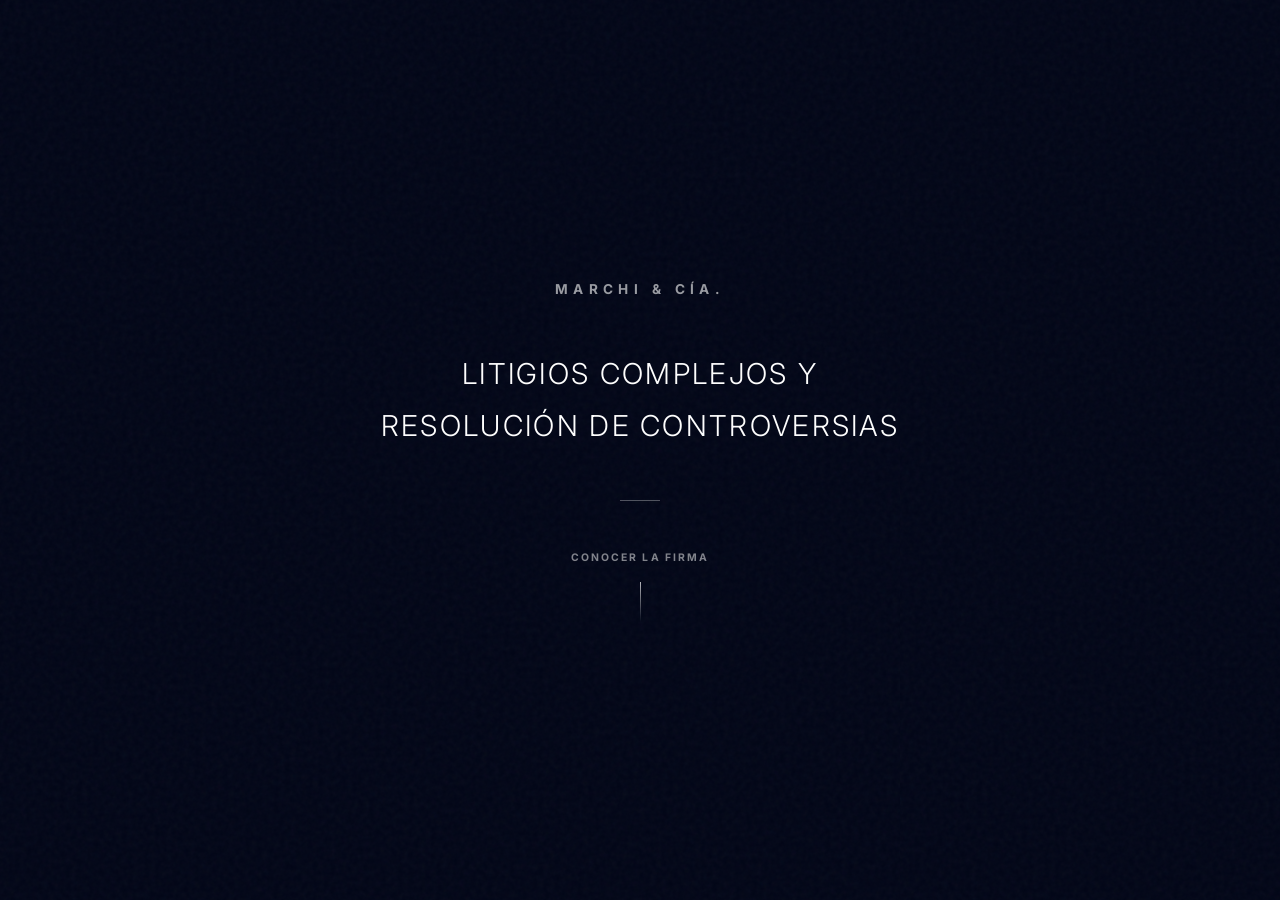
==== commit 9062826a: "Estructura inicial del sitio legal Marchi" ====
--- a/index.html
+++ b/index.html
@@ -165,7 +165,7 @@
     
     .premium-preloader { position: fixed; top: 0; left: 0; width: 100vw; height: 100vh; background-color: var(--color-bg-darker); z-index: 999999; display: flex; justify-content: center; align-items: center; transition: transform 1s cubic-bezier(0.77, 0, 0.175, 1); }
     .premium-preloader.hide { transform: translateY(-100%); }
-    .preloader-brand { color: white; font-size: 1.5rem; font-weight: 900; letter-spacing: 0.1em; text-transform: uppercase; overflow: hidden; }
+    .preloader-brand { color: white; font-size: clamp(1.5rem, 4vw, 3rem); font-weight: 900; letter-spacing: 0.1em; text-transform: uppercase; overflow: hidden; text-align: center; }
     .preloader-brand span { display: block; transform: translateY(100%); transition: transform 0.8s cubic-bezier(0.77, 0, 0.175, 1); }
     .premium-preloader.active span { transform: translateY(0); }
     
@@ -176,7 +176,7 @@
 
   <!-- ELEMENTOS PREMIUM -->
   <div class="premium-preloader">
-    <div class="preloader-brand"><span>Marchi & Cía.</span></div>
+    <div class="preloader-brand"><span>Marchi & Cía</span></div>
   </div>
   <div class="premium-noise"></div>
 
@@ -194,7 +194,7 @@
         
         <!-- Indicador visual de Scroll para transición dinámica -->
         <div class="scroll-indicator-wrap" onclick="triggerTransition()">
-          <span>Desliza para ingresar</span>
+          <span>Conocer la Firma</span>
           <div class="scroll-line"></div>
         </div>
         
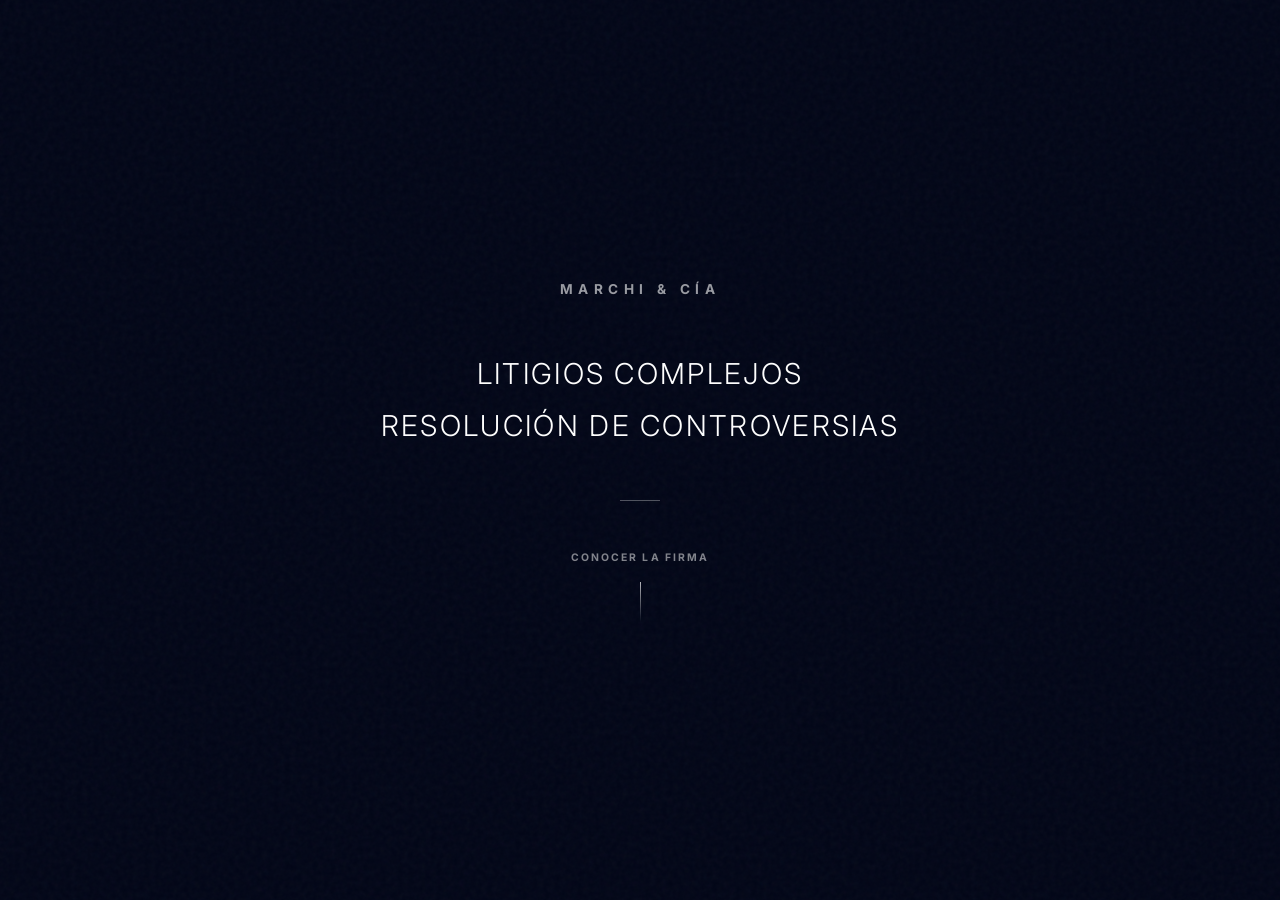
==== commit 88c78b57: "cambios realizados" ====
--- a/index.html
+++ b/index.html
@@ -3,8 +3,8 @@
 <head>
   <meta charset="utf-8">
   <meta name="viewport" content="width=device-width, initial-scale=1">
-  <title>Marchi & Cía. — Inicio</title>
-  <meta name="description" content="Marchi & Cía. es una firma boutique dedicada a controversias civiles y comerciales de alta complejidad.">
+  <title>Marchi & Cía — Inicio</title>
+  <meta name="description" content="Marchi & Cía es una firma boutique dedicada a controversias civiles y comerciales de alta complejidad.">
   <meta name="theme-color" content="#020617">
   
   <!-- Fuentes -->
@@ -163,7 +163,8 @@
     .fade-in-up { opacity: 0; transform: translateY(30px); transition: opacity 1.2s ease, transform 1.2s cubic-bezier(0.16, 1, 0.3, 1); }
     .fade-in-up.is-visible { opacity: 1; transform: translateY(0); }
     
-    .premium-preloader { position: fixed; top: 0; left: 0; width: 100vw; height: 100vh; background-color: var(--color-bg-darker); z-index: 999999; display: flex; justify-content: center; align-items: center; transition: transform 1s cubic-bezier(0.77, 0, 0.175, 1); }
+    /* Se cambió la transición de transform 1s a transform 2.5s para que suba más lento */
+    .premium-preloader { position: fixed; top: 0; left: 0; width: 100vw; height: 100vh; background-color: var(--color-bg-darker); z-index: 999999; display: flex; justify-content: center; align-items: center; transition: transform 2.5s cubic-bezier(0.77, 0, 0.175, 1); }
     .premium-preloader.hide { transform: translateY(-100%); }
     .preloader-brand { color: white; font-size: clamp(1.5rem, 4vw, 3rem); font-weight: 900; letter-spacing: 0.1em; text-transform: uppercase; overflow: hidden; text-align: center; }
     .preloader-brand span { display: block; transform: translateY(100%); transition: transform 0.8s cubic-bezier(0.77, 0, 0.175, 1); }
@@ -185,10 +186,10 @@
     <section class="hero-minimal fade-in-up">
       <div class="hero-minimal-content">
         
-        <div class="hero-minimal-brand">Marchi & Cía.</div>
+        <div class="hero-minimal-brand">Marchi & Cía</div>
         
         <!-- Leyenda minimalista con tipografía pequeña y espaciada -->
-        <h1>Litigios complejos y<br>resolución de controversias</h1>
+        <h1>Litigios complejos<br>resolución de controversias</h1>
         
         <div class="divider-line"></div>
         
@@ -235,11 +236,12 @@
       // 2. Preloader Animación
       const preloader = document.querySelector('.premium-preloader');
       if(preloader) {
-        setTimeout(() => preloader.classList.add('active'), 100);
+        setTimeout(() => preloader.classList.add('active'), 50); // El texto aparece casi inmediatamente
         setTimeout(() => {
           preloader.classList.add('hide');
-          setTimeout(() => preloader.remove(), 1000); 
-        }, 1200);
+          // Se mantiene la eliminación en 2500ms para permitir que la lenta animación en CSS termine de subir
+          setTimeout(() => preloader.remove(), 2500); 
+        }, 500); // Reducido significativamente para que empiece a subir sin quedarse estancado abajo
       }
 
       // ==========================================
